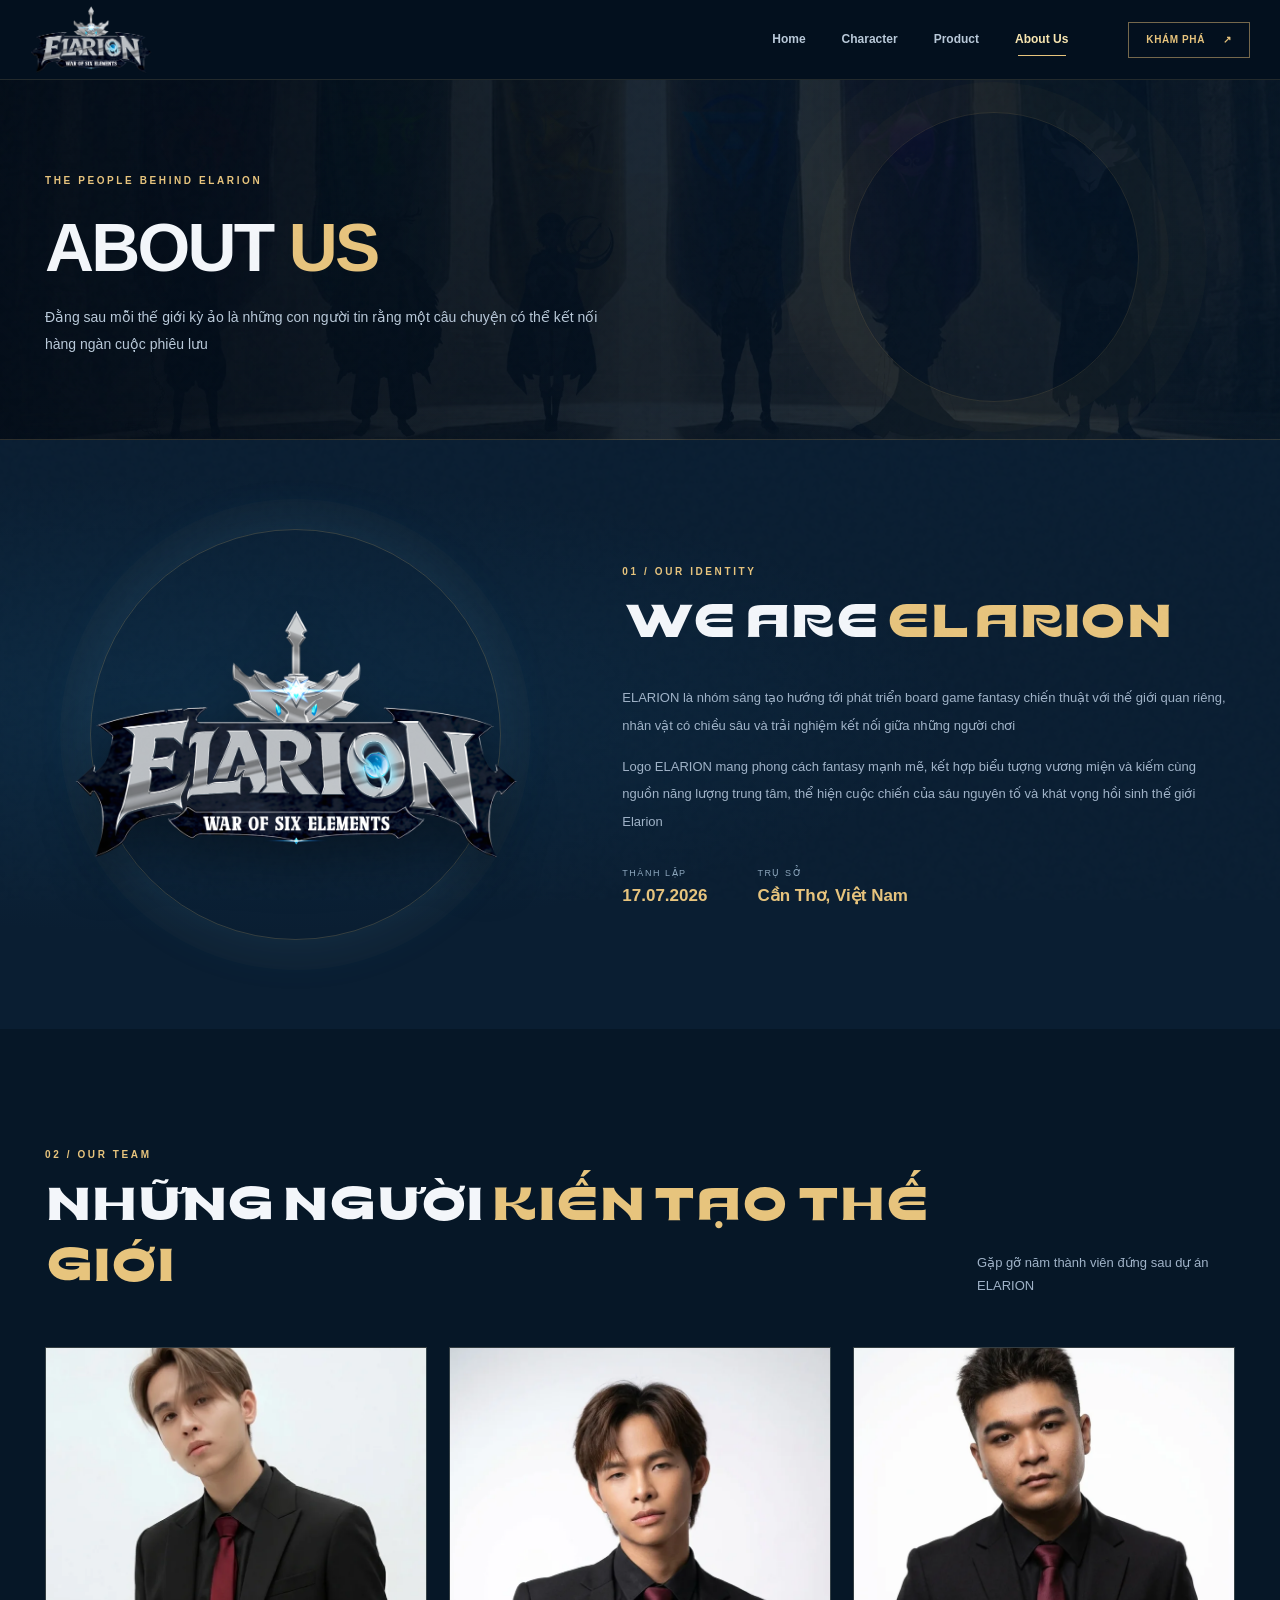
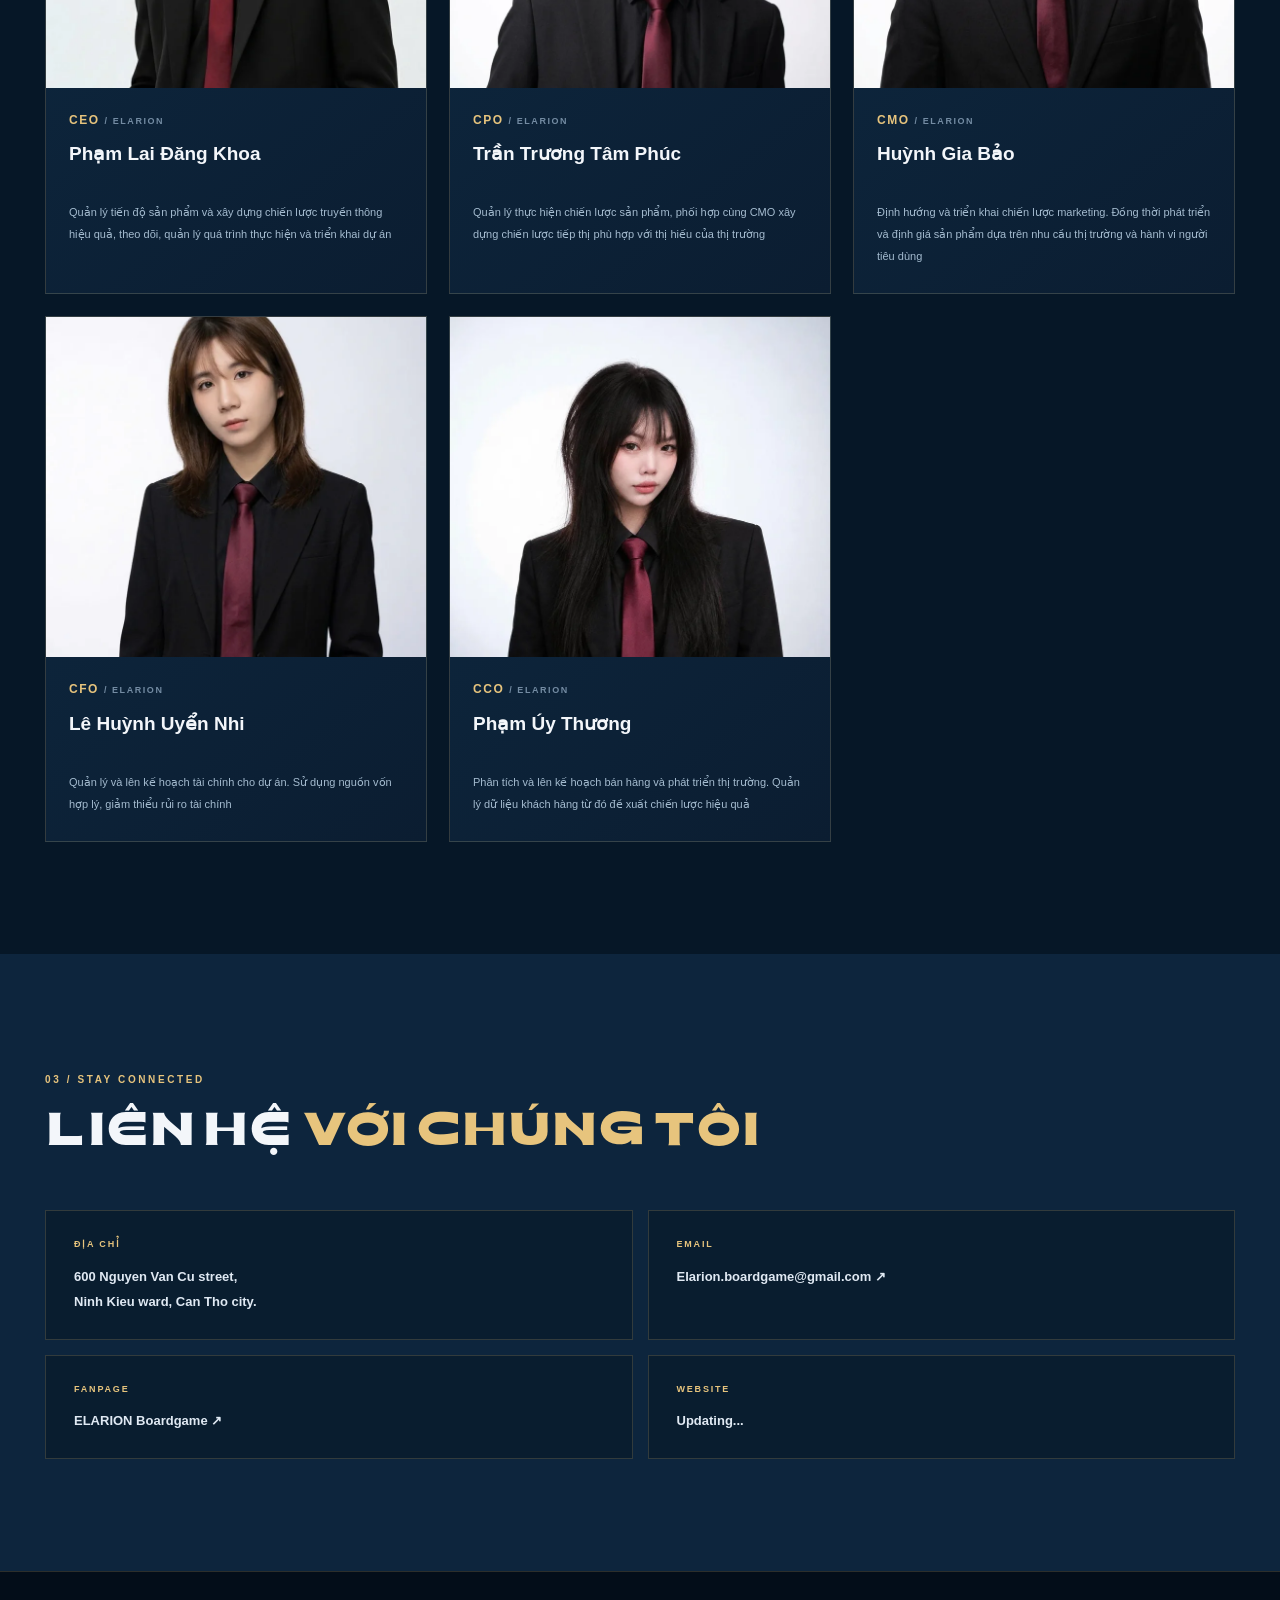
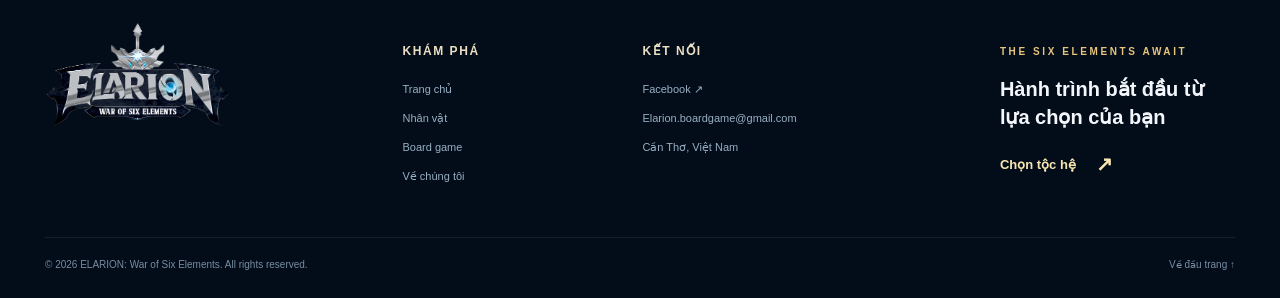
==== about/index.html @ 71678312 "chỉnh code" ====
<!DOCTYPE html>
<html lang="vi">

<head>
    <meta charset="utf-8">
    <meta name="viewport" content="width=device-width,initial-scale=1">
    <meta name="theme-color" content="#061629">
    <meta name="description"
        content="Tìm hiểu về đội ngũ ELARION, năm thành viên và thông tin liên hệ của dự án boardgame fantasy chiến thuật.">

    <title>About Us | ELARION: War of Six Elements</title>

    <link rel="icon"
        href="../assets/images/elarion-logo-original.png"
        type="image/png">

    <link rel="stylesheet" href="../assets/css/style.css">
    <script defer src="../assets/js/app.js"></script>
</head>

<body class="page-about"><a class="skip-link" href="#main-content">Bỏ qua menu</a>
    <header class="site-header" id="top">
    <div class="nav-inner container-wide">
        <a class="brand" href="../" aria-label="ELARION - Trang chủ">
            <img src="../assets/images/elarion-logo-original.png"
                 alt="Logo ELARION: War of Six Elements"
                 width="2048" height="1179">
        </a>

        <nav class="desktop-nav" aria-label="Điều hướng chính">
            <a class="nav-link" href="../">Home</a>
            <a class="nav-link" href="../character/">Character</a>
            <a class="nav-link" href="../product/">Product</a>
            <a class="nav-link is-active" href="../about/" aria-current="page">About Us</a>
        </nav>

        <a class="nav-cta" href="../character/">
            Khám phá <span aria-hidden="true">↗</span>
        </a>

        <button class="menu-toggle" type="button"
                aria-label="Mở menu" aria-expanded="false"
                aria-controls="mobile-navigation">
            <span></span><span></span><span></span>
        </button>
    </div>

    <nav class="mobile-nav" id="mobile-navigation"
         aria-label="Điều hướng điện thoại">
        <a class="nav-link" href="../">Home</a>
        <a class="nav-link" href="../character/">Character</a>
        <a class="nav-link" href="../product/">Product</a>
        <a class="nav-link is-active" href="../about/" aria-current="page">About Us</a>
        <a class="mobile-cta" href="../character/">Khám phá thế giới →</a>
    </nav>
</header>
    <main id="main-content">
        <section class="interior-hero about-interior">
            <div class="container"><span class="kicker">THE PEOPLE BEHIND ELARION</span>
                <h1 class="interior-title">ABOUT <em>US</em></h1>
                <p>Đằng sau mỗi thế giới kỳ ảo là những con người tin rằng một câu chuyện có thể kết nối hàng ngàn cuộc
                    phiêu lưu</p>
            </div>
        </section>
        <section class="section about-brand">
            <div class="container brand-story-grid">
                <div class="brand-emblem">
                    <div class="emblem-halo"></div><img src="../assets/images/elarion-logo-original.png" width="2048"
                        height="1179" alt="Logo thương hiệu ELARION" loading="lazy">
                </div>
                <div class="brand-text"><span class="kicker">01 / OUR IDENTITY</span>
                    <h2 class="section-title">WE ARE <em>ELARION</em></h2>
                    <p>ELARION là nhóm sáng tạo hướng tới phát triển board game fantasy chiến thuật với thế giới quan
                        riêng, nhân vật có chiều sâu và trải nghiệm kết nối giữa những người chơi</p>
                    <p>Logo ELARION mang phong cách fantasy mạnh mẽ, kết hợp biểu tượng vương miện và kiếm cùng nguồn
                        năng lượng trung tâm, thể hiện cuộc chiến của sáu nguyên tố và khát vọng hồi sinh thế giới
                        Elarion</p>
                    <div class="brand-stats">
                        <div><small>THÀNH LẬP</small><strong>17.07.2026</strong></div>
                        <div><small>TRỤ SỞ</small><strong>Cần Thơ, Việt Nam</strong></div>
                    </div>
                </div>
            </div>
        </section>
        <section class="section team-section">
            <div class="container">
                <div class="section-header">
                    <div><span class="kicker">02 / OUR TEAM</span>
                        <h2 class="section-title">NHỮNG NGƯỜI <em>KIẾN TẠO THẾ GIỚI</em></h2>
                    </div>
                    <p>Gặp gỡ năm thành viên đứng sau dự án ELARION</p>
                </div>
                <div class="team-grid">
                    <article class="team-card">
                        <div class="team-photo"><img src="../assets/images/team-khoa.webp"
                                alt="Chân dung Phạm Lai Đăng Khoa" width="780" height="970" loading="lazy"></div>
                        <div class="team-card-copy"><span class="team-position">CEO <span> / ELARION</span></span>
                            <h3>Phạm Lai Đăng Khoa</h3>
                            <p>Quản lý tiến độ sản phẩm và xây dựng chiến lược truyền thông hiệu quả, theo dõi, quản lý
                                quá trình thực hiện và triển khai dự án</p>
                        </div>
                    </article>
                    <article class="team-card">
                        <div class="team-photo"><img src="../assets/images/team-phuc.webp"
                                alt="Chân dung Trần Trương Tâm Phúc" width="780" height="970" loading="lazy"></div>
                        <div class="team-card-copy"><span class="team-position">CPO <span> / ELARION</span></span>
                            <h3>Trần Trương Tâm Phúc</h3>
                            <p>Quản lý thực hiện chiến lược sản phẩm, phối hợp cùng CMO xây dựng chiến lược tiếp thị phù
                                hợp với thị hiếu của thị trường</p>
                        </div>
                    </article>
                    <article class="team-card">
                        <div class="team-photo"><img src="../assets/images/team-bao.webp" alt="Chân dung Huỳnh Gia Bảo"
                                width="780" height="970" loading="lazy"></div>
                        <div class="team-card-copy"><span class="team-position">CMO <span> / ELARION</span></span>
                            <h3>Huỳnh Gia Bảo</h3>
                            <p>Định hướng và triển khai chiến lược marketing. Đồng thời phát triển và định giá sản phẩm
                                dựa trên nhu cầu thị trường và hành vi người tiêu dùng
                            </p>
                        </div>
                    </article>
                    <article class="team-card">
                        <div class="team-photo"><img src="../assets/images/team-nhi.webp" alt="Chân dung Lê Huỳnh Uyển Nhi"
                                width="780" height="970" loading="lazy"></div>
                        <div class="team-card-copy"><span class="team-position">CFO <span> / ELARION</span></span>
                            <h3>Lê Huỳnh Uyển Nhi</h3>
                            <p>Quản lý và lên kế hoạch tài chính cho dự án. Sử dụng nguồn vốn hợp lý, giảm thiểu rủi ro
                                tài chính</p>
                        </div>
                    </article>
                    <article class="team-card">
                        <div class="team-photo"><img src="../assets/images/team-thuong.webp" alt="Chân dung Phạm Úy Thương"
                                width="780" height="970" loading="lazy"></div>
                        <div class="team-card-copy"><span class="team-position">CCO <span> / ELARION</span></span>
                            <h3>Phạm Úy Thương</h3>
                            <p>Phân tích và lên kế hoạch bán hàng và phát triển thị trường. Quản lý dữ liệu khách hàng
                                từ đó đề xuất chiến lược hiệu quả</p>
                        </div>
                    </article>
                </div>
            </div>
        </section>
        <section class="section contact-section">
            <div class="container">
                <div class="section-header">
                    <div><span class="kicker">03 / STAY CONNECTED</span>
                        <h2 class="section-title">LIÊN HỆ <em>VỚI CHÚNG TÔI</em></h2>
                    </div>
                </div>
                <div class="contact-grid">
                    <div><span>ĐỊA CHỈ</span><strong>600 Nguyen Van Cu street,<br>Ninh Kieu ward, Can Tho city.</strong>
                    </div>
                    <div><span>EMAIL</span><a href="mailto:Elarion.boardgame@gmail.com">Elarion.boardgame@gmail.com
                            ↗</a></div>
                    <div><span>FANPAGE</span><a href="https://www.facebook.com/Elarionboardgame" target="_blank"
                            rel="noopener noreferrer">ELARION Boardgame ↗</a></div>
                    <div><span>WEBSITE</span><strong>Updating...</strong></div>
                </div>
            </div>
        </section>
    </main>
    <footer class="footer" id="contact">
        <div class="container footer-main">
            <div class="footer-brand"><a href="../">
                <img src="../assets/images/elarion-logo-original.png"
                        alt="Logo ELARION" 
                        width="2048" height="1179" loading="lazy">
                    </a>
               
            </div>
            <div class="footer-links">
                <h3>Khám phá</h3>
                <a href="../">Trang chủ</a>
                <a href="../character/">Nhân vật</a>
                <a
                    href="../product/">Board game</a>
                    <a href="../about/">Về chúng tôi</a>
            </div>
            <div class="footer-links">
                <h3>Kết nối</h3><a href="https://www.facebook.com/Elarionboardgame" target="_blank"
                    rel="noopener noreferrer">Facebook ↗</a><a
                    href="mailto:Elarion.boardgame@gmail.com">Elarion.boardgame@gmail.com</a><span>Cần Thơ, Việt
                    Nam</span>
            </div>
            <div class="footer-motto"><span class="mini-kicker">THE SIX ELEMENTS AWAIT</span><strong>Hành trình bắt đầu
                    từ lựa chọn của bạn</strong><a href="../character/" class="text-arrow">Chọn tộc hệ
                    <span>↗</span></a></div>
        </div>
        <div class="container footer-bottom"><span>© 2026 ELARION: War of Six Elements. All rights reserved.</span><a
                href="#top">Về đầu trang ↑</a></div>
    </footer>
</body>

</html>
---- assets/css/style.css ----
@font-face {
    font-family: 'DFVNKonde';
    src: url('../fonts/DFVN-Konde-Black.otf') format('opentype');
    font-weight: 400;
    font-style: normal;
    font-display: swap;
}
:root{--navy:#071523;--deep:#030d19;--panel:#0d2136;--panel-2:#102841;--blue:#133f5b;--gold:#e7c47d;--gold-light:#f8e6b1;--white:#f3f6fa;--muted:#a0b3c8;--line:rgba(198,218,240,.14);--serif:'Segoe UI','Noto Sans',Tahoma,Arial,sans-serif;--sans:'Segoe UI','Noto Sans',Tahoma,Arial,sans-serif;--container:1190px}
*,*::before,*::after{box-sizing:border-box}html{scroll-behavior:smooth;scroll-padding-top:95px}body{margin:0;background:var(--navy);color:var(--white);font-family:var(--sans);font-size:14px;line-height:1.8;overflow-x:hidden;-webkit-font-smoothing:antialiased}body::before{content:'';pointer-events:none;position:fixed;z-index:30;inset:0;opacity:.15;background-image:url("data:image/svg+xml,%3Csvg viewBox='0 0 180 180' xmlns='http://www.w3.org/2000/svg'%3E%3Cfilter id='n'%3E%3CfeTurbulence type='fractalNoise' baseFrequency='.7' numOctaves='2' stitchTiles='stitch'/%3E%3C/filter%3E%3Crect width='100%25' height='100%25' opacity='.11' filter='url(%23n)'/%3E%3C/svg%3E")}img{display:block;max-width:100%}a{color:inherit;text-decoration:none}button{font:inherit}button,a{-webkit-tap-highlight-color:transparent}button:focus-visible,a:focus-visible,[tabindex]:focus-visible{outline:2px solid var(--gold);outline-offset:4px}.skip-link{position:absolute;z-index:200;top:-60px;left:12px;background:var(--gold);color:#071421;padding:10px 16px}.skip-link:focus{top:12px}.container{width:min(calc(100% - 48px),var(--container));margin-inline:auto}.container-wide{width:min(calc(100% - 60px),1360px);margin-inline:auto}.section{padding:112px 0}.kicker,.small-overline,.eyebrow,.mini-kicker{font-size:10px;line-height:1.6;letter-spacing:.26em;font-weight:700;color:var(--gold);text-transform:uppercase}.section-title{font:700 clamp(29px,3.6vw,49px)/1.33 var(--serif);letter-spacing:-.025em;margin:16px 0 24px}.section-title em,.interior-title em,.closing-content em,.home-hero h1 em{color:var(--gold);font-style:normal}.section-header{display:flex;align-items:end;justify-content:space-between;gap:32px;margin-bottom:42px}.section-header .section-title{margin-bottom:0}.section-header>p{max-width:340px;color:var(--muted);margin:0 0 7px;font-size:13px}.text-arrow{display:inline-flex;align-items:center;gap:20px;color:var(--gold-light);font-weight:600;font-size:13px;transition:gap .25s,color .25s}.text-arrow span{font-size:20px}.text-arrow:hover{gap:30px;color:#fff}.btn{display:inline-flex;align-items:center;justify-content:center;gap:24px;min-height:51px;padding:0 23px;border:1px solid transparent;white-space:nowrap;font-weight:700;font-size:12px;letter-spacing:.02em;transition:transform .25s,background .25s,border-color .25s,box-shadow .25s}.btn:hover{transform:translateY(-3px)}.btn>span{font-size:17px}.btn-gold{background:linear-gradient(135deg,#f3d996,#d7a956);color:#112333;box-shadow:0 8px 38px rgba(221,169,76,.17)}.btn-gold:hover{box-shadow:0 10px 44px rgba(221,169,76,.32)}.btn-ghost{color:#fff;border-color:rgba(255,255,255,.46);background:rgba(4,16,31,.38)}.btn-ghost:hover{border-color:var(--gold);background:rgba(17,45,71,.7)}.btn-ghost-gold{border-color:var(--gold);color:var(--gold);background:rgba(4,15,31,.7)}.btn-ghost-gold:hover{background:var(--gold);color:var(--navy)}
/* navigation */
.site-header{height:80px;position:sticky;top:0;z-index:80;background:rgba(4,16,30,.94);border-bottom:1px solid rgba(247,215,150,.13);backdrop-filter:blur(20px)}.nav-inner{display:flex;align-items:center;justify-content:space-between;height:100%;gap:32px}.brand{display:flex;align-items:center;flex:none;width:162px;height:76px}.brand img{width:145px;height:71px;object-fit:contain;object-position:center}.desktop-nav{display:flex;align-items:center;gap:36px;margin-left:auto}.nav-link{position:relative;padding:9px 0;color:#b9c9d9;font-size:12px;font-weight:600;transition:color .25s}.nav-link:hover,.nav-link.is-active{color:var(--gold-light)}.desktop-nav .nav-link::after{content:'';position:absolute;bottom:3px;left:50%;width:0;height:1px;background:var(--gold);transform:translateX(-50%);transition:width .2s}.desktop-nav .nav-link:hover::after,.desktop-nav .nav-link.is-active::after{width:90%}.nav-cta{margin-left:28px;border:1px solid rgba(232,194,122,.5);padding:8px 17px;color:var(--gold);text-transform:uppercase;letter-spacing:.06em;font-size:10px;font-weight:700;transition:background .2s}.nav-cta:hover{background:var(--gold);color:var(--navy)}.nav-cta span{margin-left:15px}.menu-toggle{display:none;width:38px;height:38px;border:1px solid rgba(239,209,145,.4);background:transparent;align-items:center;justify-content:center;flex-direction:column;gap:5px;cursor:pointer}.menu-toggle span{display:block;background:var(--gold);height:2px;width:19px;transition:transform .2s,opacity .2s}.mobile-nav{display:none}
/* hero */
.home-hero{min-height:min(760px,calc(100svh - 80px));position:relative;isolation:isolate;display:flex;align-items:center;border-bottom:1px solid rgba(240,198,115,.2);overflow:hidden}.hero-backdrop{position:absolute;z-index:-2;inset:0;background-image:linear-gradient(90deg,rgba(3,13,25,.96) 0%,rgba(3,13,25,.78) 39%,rgba(3,13,25,.27) 100%),linear-gradient(0deg,rgba(3,13,25,.94) 1%,rgba(3,13,25,.15) 48%,rgba(3,13,25,.45) 100%),url('../images/hero-world.webp');background-size:cover;background-position:center 47%;transform:scale(1.025)}.hero-light{position:absolute;z-index:-1;pointer-events:none;filter:blur(60px);border-radius:50%}.hero-light-one{right:5%;top:8%;width:330px;height:340px;background:rgba(50,151,205,.16)}.hero-layout{display:grid;grid-template-columns:1.15fr .85fr;gap:35px;align-items:center;padding-top:80px;padding-bottom:80px;min-height:665px}.hero-copy{position:relative;z-index:4}.eyebrow{display:flex;align-items:center;gap:13px;color:#e5cf9c;font-size:9px}.eyebrow-line{display:inline-block;width:25px;height:1px;background:var(--gold)}.hero-rule{font-size:11px;letter-spacing:.28em;color:#d2dce4;margin:27px 0 12px}.home-hero h1{font:700 clamp(39px,4.65vw,69px)/1.18 var(--serif);margin:0 0 22px;letter-spacing:-.04em;text-wrap:balance}.hero-lead{max-width:540px;color:#d1dce7;font-size:15px;line-height:1.9;margin:0 0 34px}.hero-actions{display:flex;flex-wrap:wrap;gap:13px}.hero-bottom-caption{display:flex;align-items:center;gap:24px;margin-top:84px;letter-spacing:.24em;font-size:9px;color:#b9c8d7}.hero-bottom-caption span{font-size:21px;color:var(--gold)}.hero-visual{position:relative;display:flex;align-items:center;justify-content:center;align-self:stretch;min-height:425px;isolation:isolate}.hero-visual img{width:min(100%,550px);filter:drop-shadow(0 0 31px rgba(67,154,212,.24)) drop-shadow(0 17px 33px rgba(0,0,0,.65));position:relative;z-index:2;animation:logoFloat 7s ease-in-out infinite}.hero-logo-orbit{width:min(92%,440px);aspect-ratio:1;position:absolute;border-radius:50%;border:1px solid rgba(225,192,121,.29);box-shadow:0 0 0 35px rgba(214,179,105,.025),0 0 85px rgba(48,126,194,.27),inset 0 0 36px rgba(236,205,137,.055);animation:slowRotate 60s linear infinite}.hero-logo-orbit::before,.hero-logo-orbit::after{content:'✦';position:absolute;color:var(--gold);font-size:19px;top:50%;left:-10px}.hero-logo-orbit::after{left:auto;right:-10px}.floating-element{position:absolute;font-size:9px;font-family:var(--serif);letter-spacing:.33em;color:rgba(252,235,185,.7);z-index:3}.fe-one{top:15%;left:8%}.fe-two{bottom:22%;right:0}.fe-three{top:17%;right:10%}@keyframes logoFloat{50%{transform:translateY(-13px)}}@keyframes slowRotate{to{transform:rotate(360deg)}}
/* story, factions */
.world-intro{background:radial-gradient(ellipse at 8% 60%,rgba(26,72,111,.22),transparent 50%),#071829}.story-layout{display:grid;grid-template-columns:.9fr 1.1fr;gap:12%;align-items:start}.story-heading{position:relative}.story-heading::after{content:'VI';font:700 230px/1 var(--serif);color:rgba(239,216,161,.035);position:absolute;left:-10px;top:60px;pointer-events:none}.ornament-line{width:90px;height:2px;background:linear-gradient(90deg,var(--gold),transparent);margin-top:28px}.story-copy p{color:#adbdcd;font-size:13px;line-height:2.15;margin:0 0 20px}.story-copy .large-copy{color:#f0f3f8;font-size:17px;font-weight:500}.story-copy strong{color:var(--gold);font-weight:700}.story-copy .text-arrow{margin-top:8px}.factions{background:#081c2e;border-top:1px solid rgba(255,255,255,.035)}.tribe-grid{display:grid;grid-template-columns:repeat(3,minmax(0,1fr));gap:14px}.tribe-card{min-height:181px;display:flex;align-items:flex-start;gap:17px;padding:29px 24px;background:linear-gradient(155deg,rgba(25,56,83,.66),rgba(8,24,43,.88));border:1px solid var(--line);transition:transform .25s,border-color .25s,background .25s}.tribe-card:hover{transform:translateY(-4px);border-color:var(--tribe-accent);background:linear-gradient(145deg,rgba(28,67,97,.83),rgba(7,24,43,.88))}.tribe-symbol{width:56px;height:56px;flex:none;display:grid;place-items:center;border-radius:50%;border:1px solid var(--tribe-accent);box-shadow:inset 0 0 19px color-mix(in srgb,var(--tribe-accent),transparent 88%);color:var(--tribe-accent);font:29px var(--serif)}.tribe-card .small-overline{font-size:9px;letter-spacing:.14em;color:var(--tribe-accent)}.tribe-card h3{font:700 18px/1.3 var(--serif);margin:8px 0}.tribe-card p{font-size:11px;color:#9eb3c8;line-height:1.8;margin:0}
/* cards */
.featured-characters,.character-browser{background:radial-gradient(ellipse at 88% 20%,rgba(26,64,110,.27),transparent 50%),#061524}.character-grid{display:grid;grid-template-columns:repeat(3,minmax(0,1fr));gap:20px}.character-card{min-width:0;display:block;padding:0;color:inherit;text-align:left;cursor:pointer;border:1px solid rgba(176,196,215,.18);background:linear-gradient(150deg,#15334d,#0c223a);transition:border .24s,transform .28s,box-shadow .3s}.character-card:hover,.character-card.is-selected{transform:translateY(-6px);border-color:var(--char-accent);box-shadow:0 24px 48px rgba(0,0,0,.27),0 0 35px color-mix(in srgb,var(--char-accent),transparent 94%)}.character-art{position:relative;isolation:isolate;aspect-ratio:1.18/1;overflow:hidden;background:linear-gradient(140deg,color-mix(in srgb,var(--char-accent),#03101f 85%),#071c30)}.character-art::after{content:'';position:absolute;inset:auto 0 0;height:38%;background:linear-gradient(0deg,rgba(9,25,41,.52),transparent)}.character-art img{height:100%;width:100%;object-fit:cover;object-position:center 25%;transition:transform .5s ease}.character-card:hover .character-art img{transform:scale(1.055)}.character-index{position:absolute;bottom:7px;left:15px;z-index:2;color:#fff;font:700 33px/1 var(--serif);opacity:.5}.character-card-body{padding:23px 25px 19px}.character-card-body .small-overline{color:var(--char-accent);letter-spacing:.19em}.character-card-body h3{font:700 26px/1.25 var(--serif);margin:6px 0 13px}.card-meta{border-top:1px solid rgba(255,255,255,.1);padding-top:12px;display:flex;align-items:center;justify-content:space-between;color:#adbdcb;font-size:11px}.circle-arrow{display:grid;place-items:center;width:27px;height:27px;border-radius:50%;border:1px solid var(--char-accent);color:var(--char-accent);font-size:15px}
/* product teaser */
.product-tease{padding:72px 0 90px;background:radial-gradient(ellipse at 27% 55%,rgba(26,93,133,.26),transparent 55%),#0b2135}.product-tease-layout{display:grid;grid-template-columns:1.07fr .93fr;gap:65px;align-items:center}.tease-visual{position:relative;isolation:isolate;min-height:410px;display:grid;place-items:center}.tease-visual img{max-height:490px;width:auto;filter:drop-shadow(0 27px 30px rgba(0,0,0,.33));transform:rotate(-2deg)}.tease-visual::before{content:'';position:absolute;width:70%;height:67%;border:1px solid rgba(222,189,121,.25);border-radius:50%;transform:rotateX(53deg);box-shadow:0 0 80px rgba(48,139,203,.23)}.tease-copy p{max-width:460px;color:var(--muted);line-height:2.1}.tease-specs{display:flex;gap:33px;margin:31px 0 33px}.tease-specs>div{display:flex;flex-direction:column;border-left:1px solid rgba(230,199,134,.25);padding-left:17px}.tease-specs strong{font:700 36px var(--serif);color:var(--gold)}.tease-specs span{font-size:10px;color:#bbcbdb}.closing-banner{padding:95px 0;position:relative;isolation:isolate;overflow:hidden;background:linear-gradient(rgba(4,16,27,.84),rgba(4,16,27,.91)),url('../images/hero-world.webp') center 45%/cover}.closing-banner::before,.closing-banner::after{content:'✦';position:absolute;top:50%;font:100px var(--serif);color:rgba(231,196,125,.14);transform:translateY(-50%);z-index:-1}.closing-banner::before{left:5%}.closing-banner::after{right:5%}.closing-content{text-align:center}.closing-content h2{font:700 clamp(29px,3.65vw,49px)/1.37 var(--serif);margin:19px 0 32px}
/* footer */
.footer{background:#030d19;border-top:1px solid rgba(231,196,125,.18)}.footer-main{padding:62px 0 50px;display:grid;grid-template-columns:1.2fr .75fr 1.2fr .9fr;gap:44px}.footer-brand img{width:185px;height:110px;object-fit:contain;object-position:left center;margin:-13px 0 -2px}.footer-brand p{font-size:11px;max-width:240px;color:#92a7bd}.footer-links{display:flex;flex-direction:column;align-items:flex-start;gap:9px}.footer-links h3{font:700 12px var(--sans);color:#ecdfc2;margin:10px 0 13px;text-transform:uppercase;letter-spacing:.13em}.footer-links a,.footer-links span{font-size:11px;color:#97afc3;overflow-wrap:anywhere;transition:color .2s}.footer-links a:hover{color:var(--gold)}.footer-motto{display:flex;flex-direction:column;gap:15px;padding-top:10px}.footer-motto strong{font:600 20px/1.4 var(--serif)}.footer-bottom{border-top:1px solid rgba(255,255,255,.07);padding:18px 0 24px;display:flex;align-items:center;justify-content:space-between;gap:15px;color:#778da3;font-size:10px}.footer-bottom a:hover{color:var(--gold)}
/* interior pages */
.interior-hero{min-height:360px;display:flex;align-items:center;position:relative;isolation:isolate;overflow:hidden;background:linear-gradient(90deg,rgba(3,13,25,.97),rgba(5,22,40,.85)),url('../images/hero-world.webp') center 48%/cover;border-bottom:1px solid rgba(228,194,124,.18)}.interior-hero::after{content:'';position:absolute;right:11%;top:9%;width:290px;height:290px;border:1px solid rgba(226,188,105,.13);border-radius:50%;box-shadow:0 0 0 30px rgba(226,188,105,.025),0 0 0 68px rgba(226,188,105,.018);z-index:-1}.interior-hero .container{padding:77px 0 72px}.interior-title{font:700 clamp(42px,5.3vw,70px)/1.18 var(--serif);letter-spacing:-.04em;margin:16px 0}.interior-hero p{max-width:560px;color:#b9c9d9;line-height:1.9;margin:0}.hero-ornament{margin-top:25px;color:var(--gold);letter-spacing:.5em;font-size:12px}.section-header.compact{margin-bottom:32px}.roster-grid{gap:14px}.roster-grid .character-card-body{padding:18px 18px 17px}.roster-grid .character-card-body h3{font-size:22px}.roster-grid .character-art{aspect-ratio:1.42/1}.roster-grid .character-index{font-size:25px}.profile-shell{margin-top:74px;scroll-margin-top:108px;min-height:510px;border:1px solid rgba(230,194,126,.24);background:radial-gradient(ellipse at 30% 55%,rgba(21,64,94,.42),transparent 56%),linear-gradient(130deg,#0b2035,#071523);box-shadow:0 25px 70px rgba(0,0,0,.22)}.profile-placeholder{display:grid;place-items:center;min-height:300px;color:var(--muted)}.profile-topline{padding:19px 32px;display:flex;justify-content:space-between;align-items:center;gap:15px;border-bottom:1px solid rgba(255,255,255,.11)}.profile-topline span{font-size:10px;letter-spacing:.25em;color:var(--gold)}.profile-topline .profile-count{color:#8da0b5}.profile-main{display:grid;grid-template-columns:.84fr 1.16fr;min-height:565px}.profile-visual{position:relative;min-height:510px;display:flex;align-items:end;justify-content:center;isolation:isolate;overflow:hidden;background:radial-gradient(ellipse at 50% 49%,color-mix(in srgb,var(--profile-accent),transparent 85%),transparent 58%),linear-gradient(180deg,rgba(25,56,80,.45),rgba(3,15,29,.65))}.profile-visual::before{content:'';position:absolute;width:78%;aspect-ratio:1;top:20%;border:1px solid color-mix(in srgb,var(--profile-accent),transparent 58%);border-radius:50%;box-shadow:0 0 0 28px color-mix(in srgb,var(--profile-accent),transparent 97%),0 0 60px color-mix(in srgb,var(--profile-accent),transparent 82%)}.profile-visual::after{content:'';position:absolute;bottom:0;left:0;right:0;height:18%;background:linear-gradient(0deg,rgba(3,17,29,.7),transparent)}.profile-visual img{position:relative;z-index:2;width:95%;height:570px;max-height:100%;object-fit:contain;object-position:bottom center;filter:drop-shadow(0 15px 35px rgba(0,0,0,.26))}.profile-visual img.image-card-art{width:86%;height:70%;margin-bottom:14%;object-fit:cover;object-position:center;clip-path:polygon(7% 0,100% 0,93% 100%,0% 100%);box-shadow:0 10px 40px rgba(0,0,0,.35)}.profile-visual-label{position:absolute;bottom:22px;left:24px;z-index:3;font:700 80px/1 var(--serif);opacity:.11}.profile-content{padding:44px clamp(25px,4vw,63px) 43px}.profile-content .kicker{color:var(--profile-accent)}.profile-name{font:700 clamp(32px,4.2vw,54px)/1.2 var(--serif);margin:11px 0 9px;letter-spacing:-.025em}.profile-role{color:var(--profile-accent);font-size:12px;font-weight:700;margin:0 0 23px}.profile-data-grid{display:grid;grid-template-columns:repeat(2,minmax(0,1fr));gap:15px 24px;border-block:1px solid rgba(255,255,255,.1);padding:18px 0;margin:26px 0}.profile-field small{display:block;color:#849fb9;font-size:9px;letter-spacing:.16em;font-weight:700}.profile-field strong{display:block;color:#e1ebf6;font-weight:600;font-size:12px;line-height:1.6;margin-top:5px}.profile-tabs{display:flex;gap:26px;margin-bottom:18px;border-bottom:1px solid rgba(255,255,255,.1);overflow-x:auto}.profile-tab{border:0;border-bottom:2px solid transparent;background:transparent;color:#9fb4c6;padding:0 0 12px;font-size:12px;font-weight:700;white-space:nowrap;cursor:pointer}.profile-tab[aria-selected='true']{border-color:var(--profile-accent);color:var(--profile-accent)}.profile-tabpanel{font-size:12px;color:#b3c5d7;line-height:2.05;white-space:pre-line;max-height:260px;overflow-y:auto;padding-right:12px}.profile-tabpanel p{margin:0 0 12px}.profile-tabpanel[hidden]{display:none}.profile-mini-action{margin-top:22px;display:flex;justify-content:space-between;align-items:center;gap:14px}.profile-mini-action span{color:#8a9db1;font-size:10px}.profile-mini-action button{border:1px solid rgba(231,197,129,.35);background:none;padding:8px 16px;color:var(--gold);cursor:pointer;font-size:11px}.profile-mini-action button:hover{background:rgba(240,202,132,.1)}
/* product */
.product-showcase{background:radial-gradient(ellipse at 15% 55%,rgba(23,75,113,.25),transparent 55%),#091c2e}.product-showcase-grid{display:grid;grid-template-columns:1fr 1fr;gap:58px;align-items:center}.product-showcase-art{position:relative;isolation:isolate;display:grid;place-items:center;min-height:480px}.product-halo{position:absolute;width:85%;aspect-ratio:1;border:1px solid rgba(243,200,118,.25);border-radius:50%;background:radial-gradient(circle,rgba(24,75,118,.4),transparent 70%);box-shadow:0 0 0 27px rgba(240,209,150,.015);z-index:-1}.product-showcase-art img{max-height:530px;width:auto;filter:drop-shadow(0 34px 35px rgba(0,0,0,.42))}.showcase-detail .section-title{margin:15px 0 19px}.showcase-detail .large-copy{font-size:16px;color:#e1ebf6;font-weight:600}.showcase-detail p{font-size:12px;line-height:2.15;color:var(--muted);margin-bottom:19px}.showcase-detail .btn{margin-top:9px}.product-eyebrow{font-size:10px;letter-spacing:.13em;color:#bfcfe0;margin-top:23px}.mechanic-section{background:#0c243a}.mechanic-grid{display:grid;grid-template-columns:repeat(3,1fr);gap:18px}.mechanic-grid article{padding:33px;background:rgba(9,29,47,.68);border:1px solid rgba(232,194,116,.17)}.mechanic-grid article>span{font-size:31px;color:var(--gold)}.mechanic-grid h3{font:700 19px var(--serif);margin:14px 0 12px}.mechanic-grid p{color:var(--muted);font-size:12px;line-height:2}.inside-box{background:radial-gradient(ellipse at 85% 25%,rgba(35,82,114,.22),transparent 53%),#071726}.box-grid{display:grid;grid-template-columns:repeat(3,minmax(0,1fr));gap:13px}.box-item{padding:24px 19px;display:flex;align-items:center;gap:15px;background:rgba(21,50,76,.54);border:1px solid rgba(201,223,245,.11);min-height:110px;transition:border .2s,transform .2s}.box-item:hover{border-color:rgba(231,196,125,.5);transform:translateY(-3px)}.box-number{font:600 19px var(--serif);color:var(--gold)}.box-item strong{font-size:12px;font-weight:700}.box-item p{font-size:11px;color:#a7bacc;margin:2px 0 0}.box-item-sigil{font-size:20px;margin-left:auto;color:rgba(232,200,130,.3)}.expanded-world{background:#0a1f34}.expanded-grid{display:grid;grid-template-columns:.9fr 1.1fr;gap:90px;align-items:center}.expansion-art{min-height:340px;border:1px solid rgba(236,209,149,.3);display:flex;justify-content:center;align-items:center;flex-direction:column;position:relative;background:radial-gradient(circle at 50% 45%,rgba(56,142,187,.22),transparent 50%),linear-gradient(160deg,#112f4d,#061829)}.expansion-art::before{content:'';width:210px;height:210px;border:1px solid rgba(237,207,131,.35);border-radius:50%;position:absolute;box-shadow:0 0 0 25px rgba(237,207,131,.035),0 0 0 60px rgba(237,207,131,.02)}.expansion-sigil{font-size:60px;color:var(--gold)}.expansion-title{font:700 23px/1.5 var(--serif);text-align:center;letter-spacing:.15em;position:relative;color:#f3e9cd}.expansion-star{color:var(--gold);font-size:19px;margin-top:10px}.expanded-grid p{max-width:550px;color:var(--muted);font-size:13px;line-height:2.1}.expanded-grid .muted-note{font-style:italic;color:#7d99b0;font-size:11px}.expanded-grid .text-arrow{margin-top:16px}
/* About */
.about-brand{background:radial-gradient(ellipse at 15% 45%,rgba(22,78,116,.26),transparent 50%),#0a1e32}.brand-story-grid{display:grid;grid-template-columns:.9fr 1.1fr;gap:76px;align-items:center}.brand-emblem{min-height:365px;position:relative;isolation:isolate;display:flex;align-items:center;justify-content:center}.brand-emblem img{width:89%;filter:drop-shadow(0 22px 24px rgba(0,0,0,.35))}.emblem-halo{width:82%;aspect-ratio:1;border-radius:50%;position:absolute;border:1px solid rgba(229,196,121,.2);box-shadow:0 0 0 30px rgba(229,196,121,.02),0 0 55px rgba(52,142,190,.14);z-index:-1}.brand-text p{color:var(--muted);font-size:13px;line-height:2.13}.brand-stats{display:flex;flex-wrap:wrap;gap:50px;margin-top:29px}.brand-stats small{display:block;color:#8ca6bd;font-size:9px;letter-spacing:.17em}.brand-stats strong{font:700 17px/1.8 var(--serif);color:var(--gold)}.team-section{background:#061727}.team-grid{display:grid;grid-template-columns:repeat(3,minmax(0,1fr));gap:22px}.team-card{background:linear-gradient(140deg,#0e2941,#0b1d31);border:1px solid rgba(232,196,125,.18);overflow:hidden;transition:transform .25s,border .25s}.team-card:hover{transform:translateY(-5px);border-color:var(--gold)}.team-photo{height:340px;overflow:hidden;background:#cad0d4}.team-photo img{width:100%;height:100%;object-fit:cover;object-position:50% 22%;transition:transform .5s}.team-card:hover .team-photo img{transform:scale(1.035)}.team-card-copy{padding:22px 23px 26px}.team-position{display:block;color:var(--gold);font-size:12px;font-weight:800;letter-spacing:.13em}.team-position span{color:#748ca3;font-size:9px}.team-card h3{font:700 19px/1.5 var(--serif);margin:9px 0 10px;min-height:51px}.team-card p{font-size:11px;line-height:2;color:#a4bbcf;margin:0}.contact-section{background:#0d253d}.contact-grid{display:grid;grid-template-columns:repeat(2,minmax(0,1fr));gap:15px}.contact-grid>div{padding:25px 28px;background:rgba(6,22,37,.55);border:1px solid rgba(235,196,116,.18)}.contact-grid span{display:block;color:var(--gold);font-weight:700;letter-spacing:.2em;font-size:9px;margin-bottom:11px}.contact-grid strong,.contact-grid a{font-size:13px;color:#e0e9f3;font-weight:600;line-height:1.8;overflow-wrap:anywhere}.contact-grid a:hover{color:var(--gold)}
/* motion */
.reveal{opacity:0;transform:translateY(20px);transition:opacity .65s,transform .65s}.reveal.visible{opacity:1;transform:none}
@media(max-width:1090px){.desktop-nav{gap:23px}.nav-cta{margin-left:0}.section{padding:84px 0}.footer-main{gap:26px}.character-card-body h3{font-size:23px}.hero-layout{grid-template-columns:1.1fr .9fr}.home-hero h1{font-size:48px}.hero-visual{min-height:370px}.profile-main{grid-template-columns:.9fr 1.1fr}.profile-content{padding:35px}}
@media(max-width:820px){.site-header{height:72px}.brand{width:125px;height:70px}.brand img{height:66px;width:122px}.desktop-nav,.nav-cta{display:none}.menu-toggle{display:flex;margin-left:auto}.mobile-nav{display:none;flex-direction:column;gap:0;position:absolute;top:72px;left:0;right:0;background:rgba(3,15,28,.99);border-bottom:1px solid rgba(236,200,126,.4);padding:15px 25px 25px;box-shadow:0 28px 30px rgba(0,0,0,.3)}body.nav-open .mobile-nav{display:flex}body.nav-open .menu-toggle span:nth-child(1){transform:translateY(7px) rotate(45deg)}body.nav-open .menu-toggle span:nth-child(2){opacity:0}body.nav-open .menu-toggle span:nth-child(3){transform:translateY(-7px) rotate(-45deg)}.mobile-nav .nav-link{padding:12px 2px;border-bottom:1px solid rgba(255,255,255,.07)}.mobile-cta{font-size:12px;color:var(--gold);font-weight:700;margin-top:18px}.home-hero{min-height:auto}.hero-layout{grid-template-columns:1fr;gap:0;padding:80px 0 30px;min-height:unset}.hero-copy{max-width:640px}.hero-visual{min-height:295px;max-height:340px;align-self:center;width:90%;margin:auto}.hero-visual img{max-width:430px}.hero-logo-orbit{width:280px}.hero-bottom-caption{margin-top:44px}.home-hero h1{font-size:clamp(40px,7vw,57px)}.story-layout{gap:50px}.tribe-grid,.character-grid,.team-grid,.box-grid,.mechanic-grid{grid-template-columns:repeat(2,minmax(0,1fr))}.product-tease-layout,.brand-story-grid,.expanded-grid,.product-showcase-grid{gap:35px}.tease-visual{min-height:310px}.tease-visual img{max-height:400px}.profile-main{grid-template-columns:1fr}.profile-visual{min-height:430px;max-height:500px}.profile-visual img{max-height:470px}.profile-content{padding:36px 42px}.footer-main{grid-template-columns:repeat(2,minmax(0,1fr));gap:35px}.interior-hero{min-height:310px}.interior-hero .container{padding:67px 0}}
@media(max-width:600px){.container{width:min(calc(100% - 34px),var(--container))}.container-wide{width:calc(100% - 30px)}.section{padding:68px 0}.section-title{font-size:clamp(27px,7.1vw,36px);line-height:1.34}.section-header{flex-direction:column;align-items:flex-start;gap:14px;margin-bottom:28px}.section-header>p{max-width:unset}.home-hero{border-bottom-color:rgba(230,194,125,.3)}.hero-layout{padding:66px 0 17px}.hero-rule{font-size:9px;letter-spacing:.16em}.eyebrow{font-size:8px;letter-spacing:.13em}.home-hero h1{font-size:clamp(36px,10.5vw,51px);margin-bottom:17px}.hero-lead{font-size:13px}.hero-actions{gap:9px}.btn{padding:0 15px;gap:12px;font-size:11px;min-height:47px}.hero-bottom-caption{margin-top:33px}.hero-visual{width:100%;min-height:250px;max-height:270px}.hero-visual img{width:80%;max-height:270px;object-fit:contain}.hero-logo-orbit{width:220px}.floating-element{font-size:7px}.world-intro{padding-top:75px}.story-layout{grid-template-columns:1fr;gap:25px}.story-heading .section-title{margin-bottom:5px}.story-copy .large-copy{font-size:15px}.story-copy p{font-size:12px}.tribe-grid{grid-template-columns:1fr;gap:10px}.tribe-card{min-height:132px;padding:22px;gap:16px}.tribe-symbol{width:50px;height:50px}.tribe-card h3{font-size:17px}.character-grid,.team-grid{grid-template-columns:repeat(2,minmax(0,1fr));gap:12px}.character-art{aspect-ratio:.92/1}.character-card-body{padding:14px 13px 11px}.character-card-body h3{font-size:18px;margin:5px 0 10px}.character-card-body .small-overline{font-size:8px;letter-spacing:.06em}.card-meta{font-size:9px;gap:8px}.character-index{font-size:23px}.circle-arrow{width:23px;height:23px;flex:none}.product-tease-layout,.expanded-grid,.product-showcase-grid,.brand-story-grid{grid-template-columns:1fr;gap:25px}.product-tease{padding:57px 0 67px}.tease-visual{min-height:275px}.tease-visual img{max-height:310px}.tease-specs{gap:15px;justify-content:space-between}.tease-specs strong{font-size:29px}.tease-specs>div{padding-left:10px}.closing-banner{padding:72px 0}.closing-content h2{font-size:clamp(25px,6.8vw,35px)}.closing-banner::before,.closing-banner::after{font-size:50px}.footer-main{grid-template-columns:1fr 1fr;gap:24px;padding-top:48px}.footer-brand{grid-column:1/-1}.footer-motto{grid-column:1/-1;padding-top:2px}.footer-bottom{flex-direction:column;align-items:flex-start}.interior-hero{min-height:300px}.interior-hero .container{padding:58px 0}.interior-title{font-size:clamp(40px,9vw,54px)}.interior-hero p{font-size:12px}.roster-grid .character-art{aspect-ratio:1/1}.roster-grid .character-card-body{padding:13px}.roster-grid .character-card-body h3{font-size:18px}.profile-shell{margin-top:36px}.profile-topline{padding:14px 17px}.profile-topline span{font-size:8px}.profile-visual{min-height:330px;max-height:375px}.profile-visual img{height:370px;max-height:370px}.profile-visual-label{font-size:50px;bottom:15px}.profile-content{padding:27px 22px 29px}.profile-name{font-size:34px}.profile-role{font-size:11px}.profile-data-grid{gap:14px 12px}.profile-tabs{gap:19px}.profile-tab{font-size:11px}.profile-tabpanel{font-size:11px;max-height:320px}.box-grid,.mechanic-grid,.contact-grid{grid-template-columns:1fr}.box-item{min-height:90px}.mechanic-grid article{padding:23px}.product-showcase-art{min-height:340px}.product-showcase-art img{max-height:370px}.expansion-art{min-height:285px}.brand-emblem{min-height:230px}.brand-emblem img{width:75%}.brand-stats{gap:26px}.team-photo{height:210px}.team-card-copy{padding:13px 13px 18px}.team-position{font-size:10px}.team-card h3{font-size:15px;min-height:45px;line-height:1.5}.team-card p{font-size:10px;line-height:1.75}}
@media(max-width:360px){.character-grid,.team-grid{grid-template-columns:1fr}.character-art{aspect-ratio:1.25/1}.team-photo{height:320px}.hero-actions .btn{width:100%}.hero-visual{min-height:210px}.brand-stats{display:block}.brand-stats>div+div{margin-top:13px}}
@media(prefers-reduced-motion:reduce){*,*::before,*::after{scroll-behavior:auto!important;animation:none!important;transition:none!important}.reveal{opacity:1!important;transform:none!important}}
/* Supplied alternate ELARION identity art becomes a subtle backdrop; the foreground mark retains its transparent edges. */
.hero-visual::after{content:"";position:absolute;inset:2%;z-index:1;pointer-events:none;background:url('../images/hero-logo.webp') center / contain no-repeat;opacity:.24;mix-blend-mode:screen;filter:blur(30px)}


/* ELARION LOGO ASPECT RATIO FIX — original supplied artwork, not recreated. */
/* Keep the original 2048:1179 ratio in all four pages and all device widths. */
.hero-visual img {
  display:block;
  width:min(100%, 550px);
  height:auto;
  aspect-ratio:2048 / 1179;
  object-fit:contain;
  max-height:none;
}
.brand img {
  display:block;
  width:auto;
  height:70px;
  max-width:100%;
  object-fit:contain;
  aspect-ratio:auto;
}
.footer-brand img {
  display:block;
  width:185px;
  height:auto;
  max-height:none;
  object-fit:contain;
  aspect-ratio:2048 / 1179;
}
.brand-emblem img {
  display:block;
  height:auto;
  object-fit:contain;
  aspect-ratio:2048 / 1179;
}
@media (max-width:820px) {
  .brand img { width:auto; height:64px; }
  .hero-visual img {width:min(100%, 430px); height:auto;max-height:none;}
}
@media (max-width:600px) {
  .hero-visual img {width:80%; height:auto; max-height:none;}
}

/* Can giua noi dung card toc he */
.factions .tribe-card {
    display: flex;
    flex-direction: column;
    align-items: center;
    justify-content: center;
    text-align: center;
    gap: 14px;
    min-height: 230px;
    padding: 25px;
}

/* Bieu tuong nam chinh giua */
.factions .tribe-symbol {
    width: 85px;
    height: 85px;
    margin: 0 auto;
    display: flex;
    align-items: center;
    justify-content: center;
}

.factions .tribe-symbol img {
    width: 100%;
    height: 100%;
    object-fit: contain;
}

/* Can giua ten va mo ta */
.factions .tribe-card > div {
    width: 100%;
    text-align: center;
}

/* Bo vong tron bao quanh bieu tuong */
.factions .tribe-symbol {
    width: 100px;
    height: 100px;
    margin: 0 auto;
    padding: 0;

    border: none !important;
    border-radius: 0 !important;
    background: transparent !important;
    box-shadow: none !important;
    outline: none !important;

    display: flex;
    align-items: center;
    justify-content: center;
}

/* Bo hieu ung vong tron neu co */
.factions .tribe-symbol::before,
.factions .tribe-symbol::after {
    display: none !important;
}

/* Giu nguyen hinh dang bieu tuong */
.factions .tribe-symbol img {
    width: 100%;
    height: 100%;
    object-fit: contain;
    border: none;
    border-radius: 0;
    box-shadow: none;
    background: transparent;
}


@font-face {
    font-family: 'DFVNKonde';
    src: url('../fonts/DFVN%20Konde%20Black.otf') format('opentype');
    font-weight: 400;
    font-style: normal;
    font-display: swap;
}

.hero h1,
.hero-title,
.section-title,
.section-title em {
    font-family: 'DFVNKonde', Arial, sans-serif !important;
    font-weight: 400 !important;
}


/* Tieu de 6 toc he nam tren 1 hang */
.factions .section-header {
    display: block;
}

.factions .section-header > div {
    width: 100%;
    max-width: none;
}

.factions .section-title {
    font-family: 'DFVNKonde', Arial, sans-serif !important;
    font-size: clamp(14px, 3.8vw, 52px) !important;
    font-weight: 400;
    white-space: nowrap;
    letter-spacing: 0;
    line-height: 1.3;
}

.factions .section-title em {
    font-family: inherit !important;
    white-space: nowrap;
    font-style: normal;
}

/* Mo ta nam ben duoi */
.factions .section-header > p {
    margin-top: 18px;
}
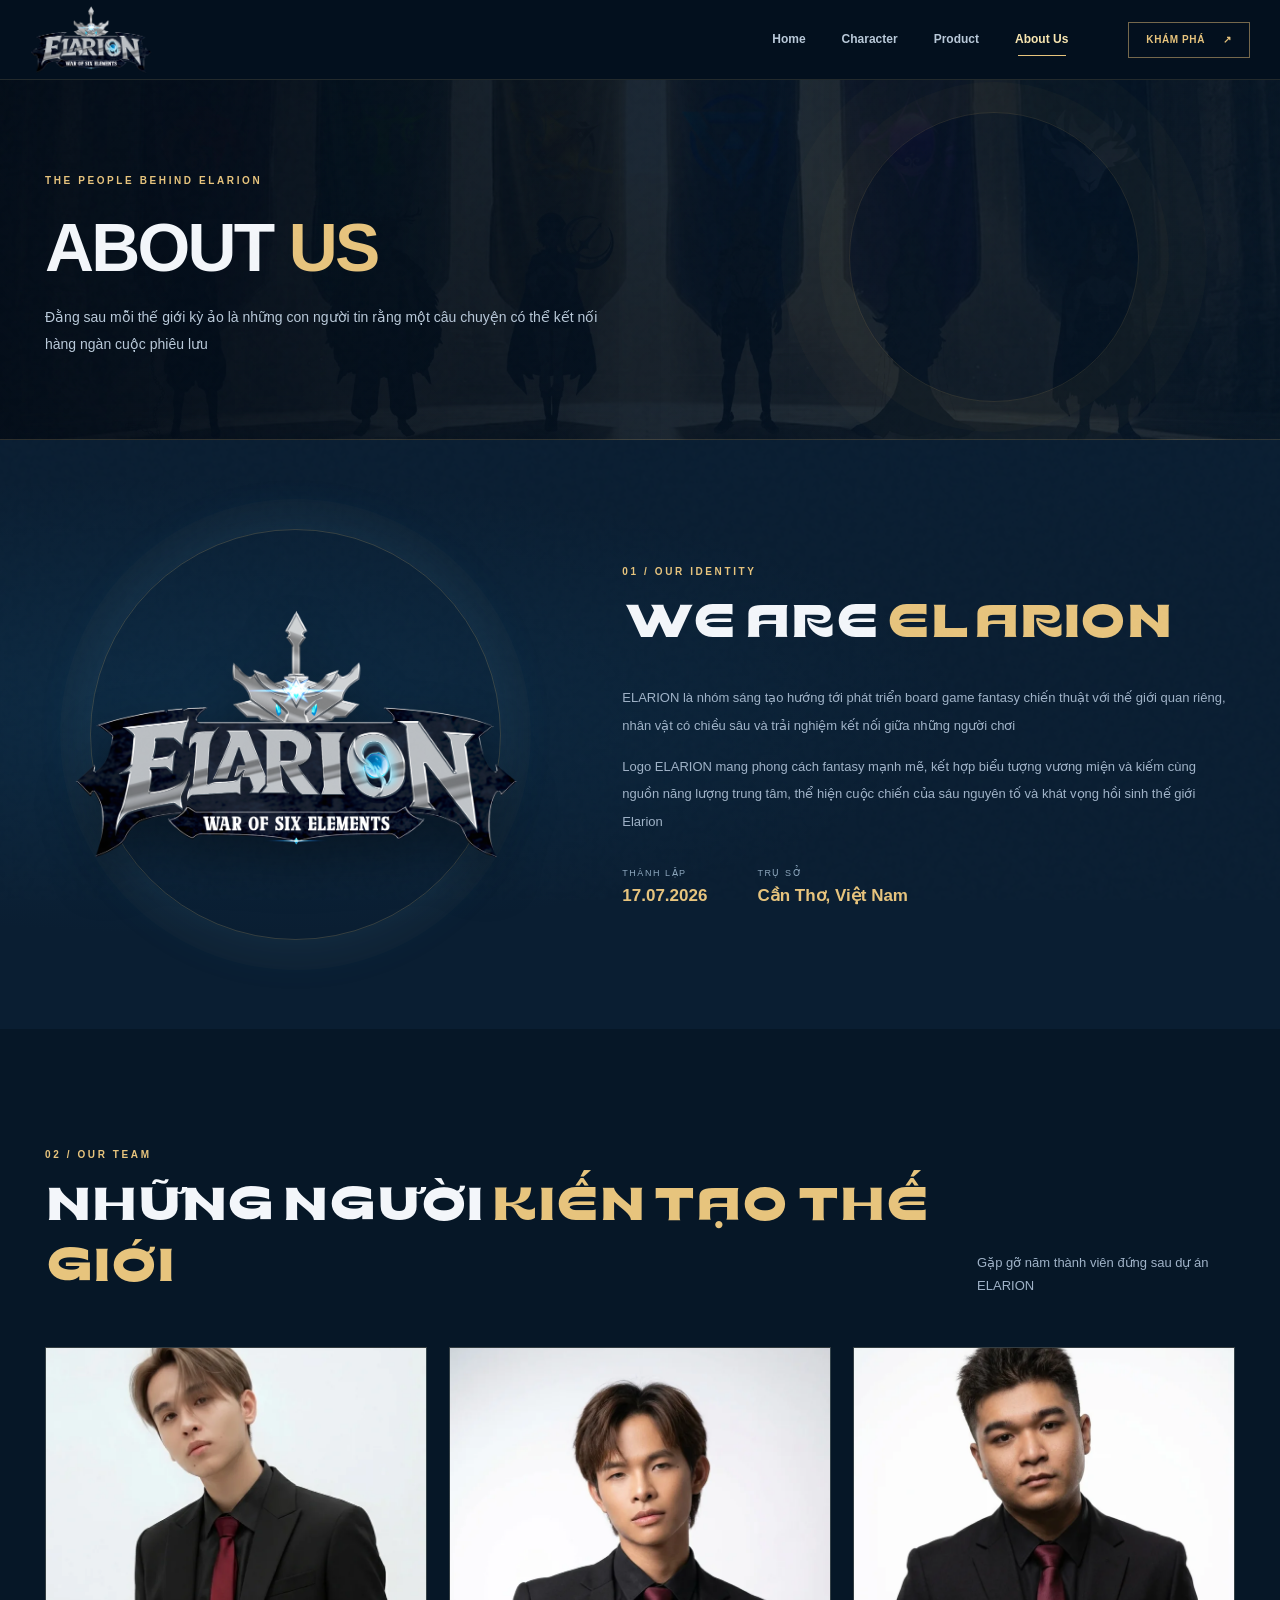
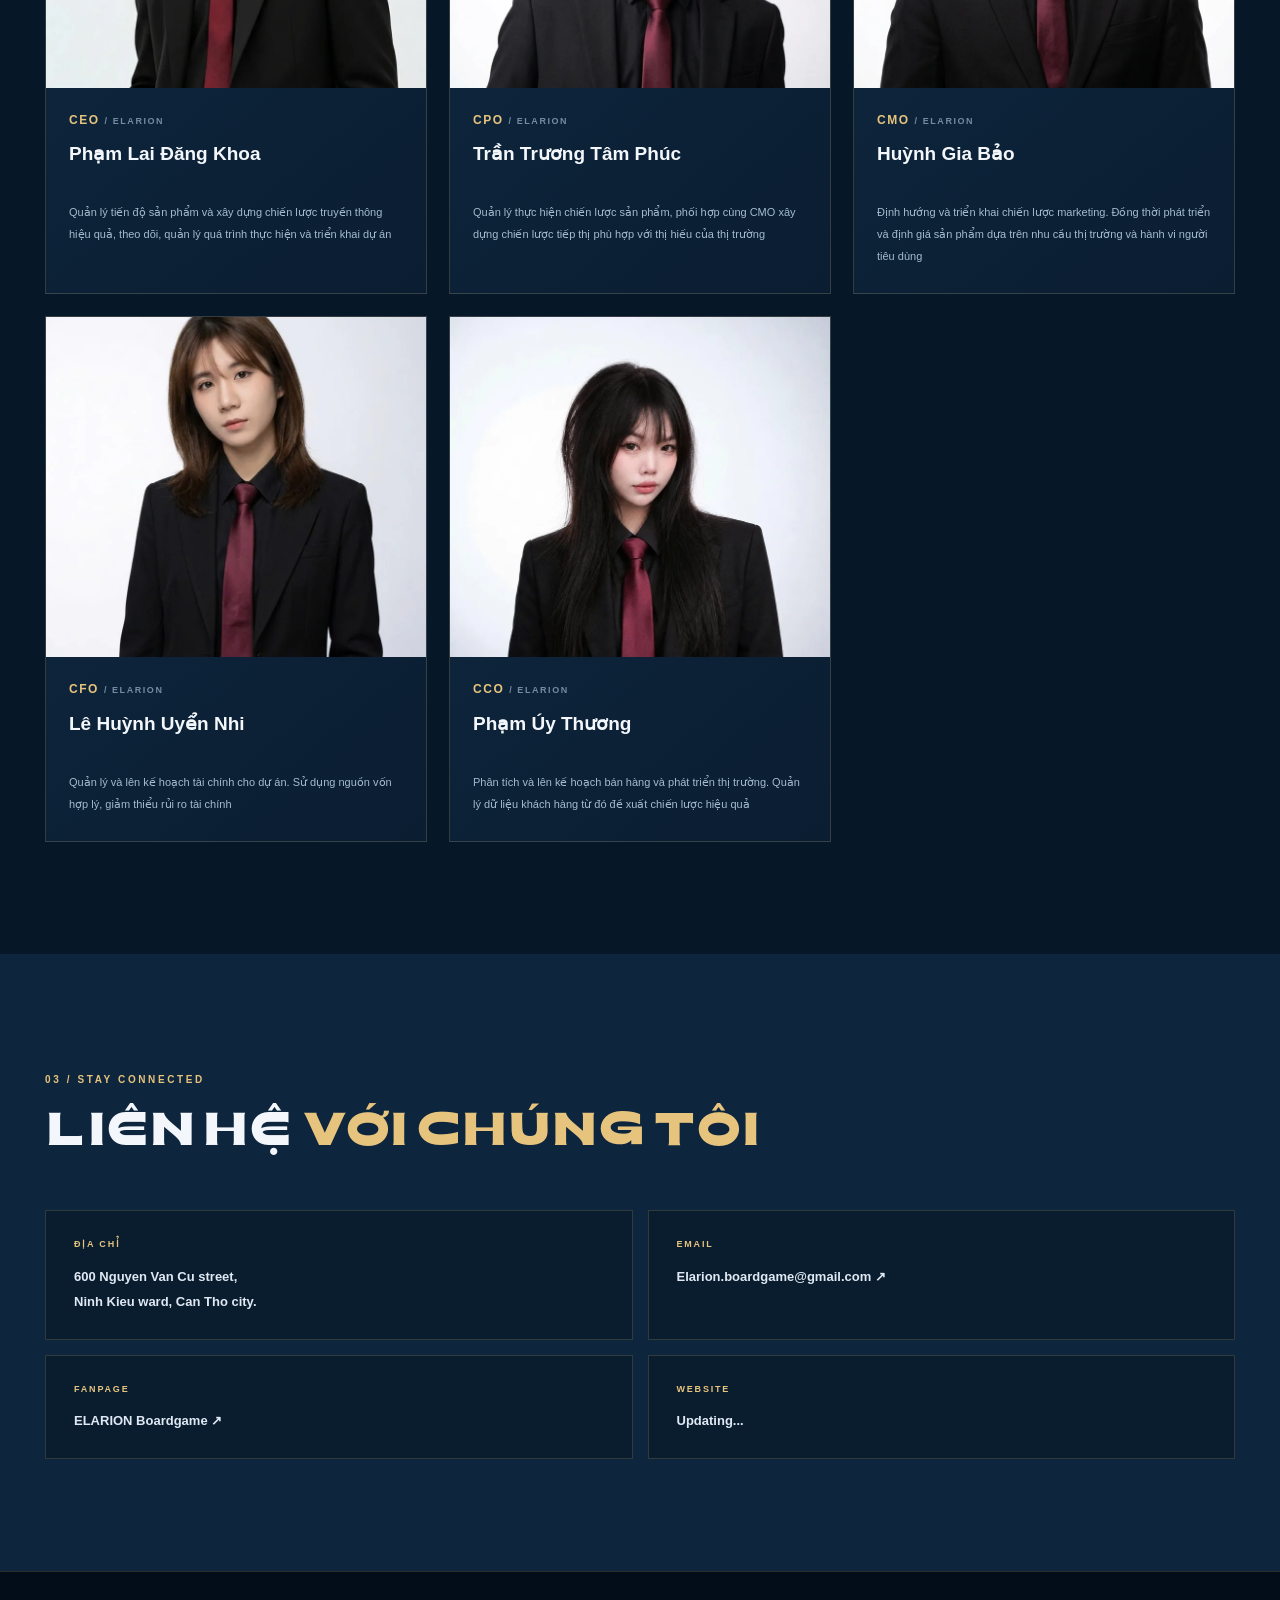
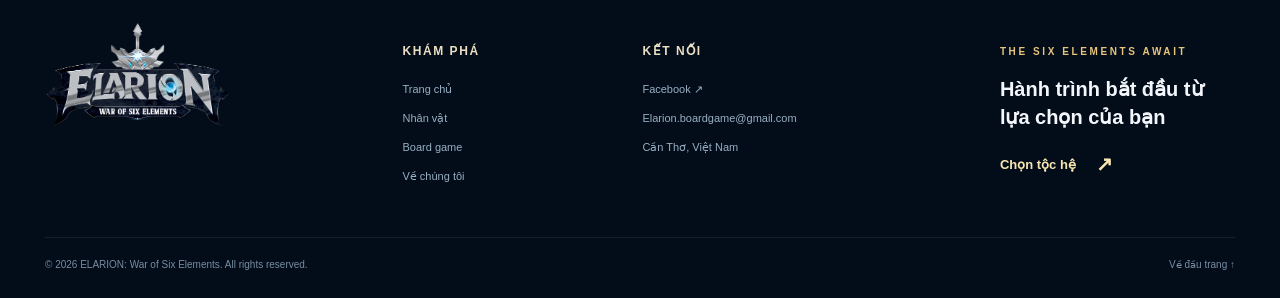
==== commit dbe32823: "check3" ====
--- a/about/index.html
+++ b/about/index.html
@@ -55,14 +55,14 @@
     </nav>
 </header>
     <main id="main-content">
-        <section class="interior-hero about-interior">
+        <section class="interior-hero about-interior reveal">
             <div class="container"><span class="kicker">THE PEOPLE BEHIND ELARION</span>
                 <h1 class="interior-title">ABOUT <em>US</em></h1>
                 <p>Đằng sau mỗi thế giới kỳ ảo là những con người tin rằng một câu chuyện có thể kết nối hàng ngàn cuộc
                     phiêu lưu</p>
             </div>
         </section>
-        <section class="section about-brand">
+        <section class="section about-brand reveal">
             <div class="container brand-story-grid">
                 <div class="brand-emblem">
                     <div class="emblem-halo"></div><img src="../assets/images/elarion-logo-original.png" width="2048"
@@ -82,7 +82,7 @@
                 </div>
             </div>
         </section>
-        <section class="section team-section">
+        <section class="section team-section reveal">
             <div class="container">
                 <div class="section-header">
                     <div><span class="kicker">02 / OUR TEAM</span>
@@ -140,7 +140,7 @@
                 </div>
             </div>
         </section>
-        <section class="section contact-section">
+        <section class="section contact-section reveal">
             <div class="container">
                 <div class="section-header">
                     <div><span class="kicker">03 / STAY CONNECTED</span>
--- a/assets/css/style.css
+++ b/assets/css/style.css
@@ -1,4 +1,3 @@
-
 @font-face {
     font-family: 'DFVNKonde';
     src: url('../fonts/DFVN-Konde-Black.otf') format('opentype');
@@ -6,75 +5,2318 @@
     font-style: normal;
     font-display: swap;
 }
-:root{--navy:#071523;--deep:#030d19;--panel:#0d2136;--panel-2:#102841;--blue:#133f5b;--gold:#e7c47d;--gold-light:#f8e6b1;--white:#f3f6fa;--muted:#a0b3c8;--line:rgba(198,218,240,.14);--serif:'Segoe UI','Noto Sans',Tahoma,Arial,sans-serif;--sans:'Segoe UI','Noto Sans',Tahoma,Arial,sans-serif;--container:1190px}
-*,*::before,*::after{box-sizing:border-box}html{scroll-behavior:smooth;scroll-padding-top:95px}body{margin:0;background:var(--navy);color:var(--white);font-family:var(--sans);font-size:14px;line-height:1.8;overflow-x:hidden;-webkit-font-smoothing:antialiased}body::before{content:'';pointer-events:none;position:fixed;z-index:30;inset:0;opacity:.15;background-image:url("data:image/svg+xml,%3Csvg viewBox='0 0 180 180' xmlns='http://www.w3.org/2000/svg'%3E%3Cfilter id='n'%3E%3CfeTurbulence type='fractalNoise' baseFrequency='.7' numOctaves='2' stitchTiles='stitch'/%3E%3C/filter%3E%3Crect width='100%25' height='100%25' opacity='.11' filter='url(%23n)'/%3E%3C/svg%3E")}img{display:block;max-width:100%}a{color:inherit;text-decoration:none}button{font:inherit}button,a{-webkit-tap-highlight-color:transparent}button:focus-visible,a:focus-visible,[tabindex]:focus-visible{outline:2px solid var(--gold);outline-offset:4px}.skip-link{position:absolute;z-index:200;top:-60px;left:12px;background:var(--gold);color:#071421;padding:10px 16px}.skip-link:focus{top:12px}.container{width:min(calc(100% - 48px),var(--container));margin-inline:auto}.container-wide{width:min(calc(100% - 60px),1360px);margin-inline:auto}.section{padding:112px 0}.kicker,.small-overline,.eyebrow,.mini-kicker{font-size:10px;line-height:1.6;letter-spacing:.26em;font-weight:700;color:var(--gold);text-transform:uppercase}.section-title{font:700 clamp(29px,3.6vw,49px)/1.33 var(--serif);letter-spacing:-.025em;margin:16px 0 24px}.section-title em,.interior-title em,.closing-content em,.home-hero h1 em{color:var(--gold);font-style:normal}.section-header{display:flex;align-items:end;justify-content:space-between;gap:32px;margin-bottom:42px}.section-header .section-title{margin-bottom:0}.section-header>p{max-width:340px;color:var(--muted);margin:0 0 7px;font-size:13px}.text-arrow{display:inline-flex;align-items:center;gap:20px;color:var(--gold-light);font-weight:600;font-size:13px;transition:gap .25s,color .25s}.text-arrow span{font-size:20px}.text-arrow:hover{gap:30px;color:#fff}.btn{display:inline-flex;align-items:center;justify-content:center;gap:24px;min-height:51px;padding:0 23px;border:1px solid transparent;white-space:nowrap;font-weight:700;font-size:12px;letter-spacing:.02em;transition:transform .25s,background .25s,border-color .25s,box-shadow .25s}.btn:hover{transform:translateY(-3px)}.btn>span{font-size:17px}.btn-gold{background:linear-gradient(135deg,#f3d996,#d7a956);color:#112333;box-shadow:0 8px 38px rgba(221,169,76,.17)}.btn-gold:hover{box-shadow:0 10px 44px rgba(221,169,76,.32)}.btn-ghost{color:#fff;border-color:rgba(255,255,255,.46);background:rgba(4,16,31,.38)}.btn-ghost:hover{border-color:var(--gold);background:rgba(17,45,71,.7)}.btn-ghost-gold{border-color:var(--gold);color:var(--gold);background:rgba(4,15,31,.7)}.btn-ghost-gold:hover{background:var(--gold);color:var(--navy)}
+
+:root {
+    --navy: #071523;
+    --deep: #030d19;
+    --panel: #0d2136;
+    --panel-2: #102841;
+    --blue: #133f5b;
+    --gold: #e7c47d;
+    --gold-light: #f8e6b1;
+    --white: #f3f6fa;
+    --muted: #a0b3c8;
+    --line: rgba(198, 218, 240, .14);
+    --serif: 'Segoe UI', 'Noto Sans', Tahoma, Arial, sans-serif;
+    --sans: 'Segoe UI', 'Noto Sans', Tahoma, Arial, sans-serif;
+    --container: 1190px
+}
+
+*,
+*::before,
+*::after {
+    box-sizing: border-box
+}
+
+html {
+    scroll-behavior: smooth;
+    scroll-padding-top: 95px
+}
+
+body {
+    margin: 0;
+    background: var(--navy);
+    color: var(--white);
+    font-family: var(--sans);
+    font-size: 14px;
+    line-height: 1.8;
+    overflow-x: hidden;
+    -webkit-font-smoothing: antialiased
+}
+
+body::before {
+    content: '';
+    pointer-events: none;
+    position: fixed;
+    z-index: 30;
+    inset: 0;
+    opacity: .15;
+    background-image: url("data:image/svg+xml,%3Csvg viewBox='0 0 180 180' xmlns='http://www.w3.org/2000/svg'%3E%3Cfilter id='n'%3E%3CfeTurbulence type='fractalNoise' baseFrequency='.7' numOctaves='2' stitchTiles='stitch'/%3E%3C/filter%3E%3Crect width='100%25' height='100%25' opacity='.11' filter='url(%23n)'/%3E%3C/svg%3E")
+}
+
+img {
+    display: block;
+    max-width: 100%
+}
+
+a {
+    color: inherit;
+    text-decoration: none
+}
+
+button {
+    font: inherit
+}
+
+button,
+a {
+    -webkit-tap-highlight-color: transparent
+}
+
+button:focus-visible,
+a:focus-visible,
+[tabindex]:focus-visible {
+    outline: 2px solid var(--gold);
+    outline-offset: 4px
+}
+
+.skip-link {
+    position: absolute;
+    z-index: 200;
+    top: -60px;
+    left: 12px;
+    background: var(--gold);
+    color: #071421;
+    padding: 10px 16px
+}
+
+.skip-link:focus {
+    top: 12px
+}
+
+.container {
+    width: min(calc(100% - 48px), var(--container));
+    margin-inline: auto
+}
+
+.container-wide {
+    width: min(calc(100% - 60px), 1360px);
+    margin-inline: auto
+}
+
+.section {
+    padding: 112px 0
+}
+
+.kicker,
+.small-overline,
+.eyebrow,
+.mini-kicker {
+    font-size: 10px;
+    line-height: 1.6;
+    letter-spacing: .26em;
+    font-weight: 700;
+    color: var(--gold);
+    text-transform: uppercase
+}
+
+.section-title {
+    font: 700 clamp(29px, 3.6vw, 49px)/1.33 var(--serif);
+    letter-spacing: -.025em;
+    margin: 16px 0 24px
+}
+
+.section-title em,
+.interior-title em,
+.closing-content em,
+.home-hero h1 em {
+    color: var(--gold);
+    font-style: normal
+}
+
+.section-header {
+    display: flex;
+    align-items: end;
+    justify-content: space-between;
+    gap: 32px;
+    margin-bottom: 42px
+}
+
+.section-header .section-title {
+    margin-bottom: 0
+}
+
+.section-header>p {
+    max-width: 340px;
+    color: var(--muted);
+    margin: 0 0 7px;
+    font-size: 13px
+}
+
+.text-arrow {
+    display: inline-flex;
+    align-items: center;
+    gap: 20px;
+    color: var(--gold-light);
+    font-weight: 600;
+    font-size: 13px;
+    transition: gap .25s, color .25s
+}
+
+.text-arrow span {
+    font-size: 20px
+}
+
+.text-arrow:hover {
+    gap: 30px;
+    color: #fff
+}
+
+.btn {
+    display: inline-flex;
+    align-items: center;
+    justify-content: center;
+    gap: 24px;
+    min-height: 51px;
+    padding: 0 23px;
+    border: 1px solid transparent;
+    white-space: nowrap;
+    font-weight: 700;
+    font-size: 12px;
+    letter-spacing: .02em;
+    transition: transform .25s, background .25s, border-color .25s, box-shadow .25s
+}
+
+.btn:hover {
+    transform: translateY(-3px)
+}
+
+.btn>span {
+    font-size: 17px
+}
+
+.btn-gold {
+    background: linear-gradient(135deg, #f3d996, #d7a956);
+    color: #112333;
+    box-shadow: 0 8px 38px rgba(221, 169, 76, .17)
+}
+
+.btn-gold:hover {
+    box-shadow: 0 10px 44px rgba(221, 169, 76, .32)
+}
+
+.btn-ghost {
+    color: #fff;
+    border-color: rgba(255, 255, 255, .46);
+    background: rgba(4, 16, 31, .38)
+}
+
+.btn-ghost:hover {
+    border-color: var(--gold);
+    background: rgba(17, 45, 71, .7)
+}
+
+.btn-ghost-gold {
+    border-color: var(--gold);
+    color: var(--gold);
+    background: rgba(4, 15, 31, .7)
+}
+
+.btn-ghost-gold:hover {
+    background: var(--gold);
+    color: var(--navy)
+}
+
 /* navigation */
-.site-header{height:80px;position:sticky;top:0;z-index:80;background:rgba(4,16,30,.94);border-bottom:1px solid rgba(247,215,150,.13);backdrop-filter:blur(20px)}.nav-inner{display:flex;align-items:center;justify-content:space-between;height:100%;gap:32px}.brand{display:flex;align-items:center;flex:none;width:162px;height:76px}.brand img{width:145px;height:71px;object-fit:contain;object-position:center}.desktop-nav{display:flex;align-items:center;gap:36px;margin-left:auto}.nav-link{position:relative;padding:9px 0;color:#b9c9d9;font-size:12px;font-weight:600;transition:color .25s}.nav-link:hover,.nav-link.is-active{color:var(--gold-light)}.desktop-nav .nav-link::after{content:'';position:absolute;bottom:3px;left:50%;width:0;height:1px;background:var(--gold);transform:translateX(-50%);transition:width .2s}.desktop-nav .nav-link:hover::after,.desktop-nav .nav-link.is-active::after{width:90%}.nav-cta{margin-left:28px;border:1px solid rgba(232,194,122,.5);padding:8px 17px;color:var(--gold);text-transform:uppercase;letter-spacing:.06em;font-size:10px;font-weight:700;transition:background .2s}.nav-cta:hover{background:var(--gold);color:var(--navy)}.nav-cta span{margin-left:15px}.menu-toggle{display:none;width:38px;height:38px;border:1px solid rgba(239,209,145,.4);background:transparent;align-items:center;justify-content:center;flex-direction:column;gap:5px;cursor:pointer}.menu-toggle span{display:block;background:var(--gold);height:2px;width:19px;transition:transform .2s,opacity .2s}.mobile-nav{display:none}
+.site-header {
+    height: 80px;
+    position: sticky;
+    top: 0;
+    z-index: 80;
+    background: rgba(4, 16, 30, .94);
+    border-bottom: 1px solid rgba(247, 215, 150, .13);
+    backdrop-filter: blur(20px)
+}
+
+.nav-inner {
+    display: flex;
+    align-items: center;
+    justify-content: space-between;
+    height: 100%;
+    gap: 32px
+}
+
+.brand {
+    display: flex;
+    align-items: center;
+    flex: none;
+    width: 162px;
+    height: 76px
+}
+
+.brand img {
+    width: 145px;
+    height: 71px;
+    object-fit: contain;
+    object-position: center
+}
+
+.desktop-nav {
+    display: flex;
+    align-items: center;
+    gap: 36px;
+    margin-left: auto
+}
+
+.nav-link {
+    position: relative;
+    padding: 9px 0;
+    color: #b9c9d9;
+    font-size: 12px;
+    font-weight: 600;
+    transition: color .25s
+}
+
+.nav-link:hover,
+.nav-link.is-active {
+    color: var(--gold-light)
+}
+
+.desktop-nav .nav-link::after {
+    content: '';
+    position: absolute;
+    bottom: 3px;
+    left: 50%;
+    width: 0;
+    height: 1px;
+    background: var(--gold);
+    transform: translateX(-50%);
+    transition: width .2s
+}
+
+.desktop-nav .nav-link:hover::after,
+.desktop-nav .nav-link.is-active::after {
+    width: 90%
+}
+
+.nav-cta {
+    margin-left: 28px;
+    border: 1px solid rgba(232, 194, 122, .5);
+    padding: 8px 17px;
+    color: var(--gold);
+    text-transform: uppercase;
+    letter-spacing: .06em;
+    font-size: 10px;
+    font-weight: 700;
+    transition: background .2s
+}
+
+.nav-cta:hover {
+    background: var(--gold);
+    color: var(--navy)
+}
+
+.nav-cta span {
+    margin-left: 15px
+}
+
+.menu-toggle {
+    display: none;
+    width: 38px;
+    height: 38px;
+    border: 1px solid rgba(239, 209, 145, .4);
+    background: transparent;
+    align-items: center;
+    justify-content: center;
+    flex-direction: column;
+    gap: 5px;
+    cursor: pointer
+}
+
+.menu-toggle span {
+    display: block;
+    background: var(--gold);
+    height: 2px;
+    width: 19px;
+    transition: transform .2s, opacity .2s
+}
+
+.mobile-nav {
+    display: none
+}
+
 /* hero */
-.home-hero{min-height:min(760px,calc(100svh - 80px));position:relative;isolation:isolate;display:flex;align-items:center;border-bottom:1px solid rgba(240,198,115,.2);overflow:hidden}.hero-backdrop{position:absolute;z-index:-2;inset:0;background-image:linear-gradient(90deg,rgba(3,13,25,.96) 0%,rgba(3,13,25,.78) 39%,rgba(3,13,25,.27) 100%),linear-gradient(0deg,rgba(3,13,25,.94) 1%,rgba(3,13,25,.15) 48%,rgba(3,13,25,.45) 100%),url('../images/hero-world.webp');background-size:cover;background-position:center 47%;transform:scale(1.025)}.hero-light{position:absolute;z-index:-1;pointer-events:none;filter:blur(60px);border-radius:50%}.hero-light-one{right:5%;top:8%;width:330px;height:340px;background:rgba(50,151,205,.16)}.hero-layout{display:grid;grid-template-columns:1.15fr .85fr;gap:35px;align-items:center;padding-top:80px;padding-bottom:80px;min-height:665px}.hero-copy{position:relative;z-index:4}.eyebrow{display:flex;align-items:center;gap:13px;color:#e5cf9c;font-size:9px}.eyebrow-line{display:inline-block;width:25px;height:1px;background:var(--gold)}.hero-rule{font-size:11px;letter-spacing:.28em;color:#d2dce4;margin:27px 0 12px}.home-hero h1{font:700 clamp(39px,4.65vw,69px)/1.18 var(--serif);margin:0 0 22px;letter-spacing:-.04em;text-wrap:balance}.hero-lead{max-width:540px;color:#d1dce7;font-size:15px;line-height:1.9;margin:0 0 34px}.hero-actions{display:flex;flex-wrap:wrap;gap:13px}.hero-bottom-caption{display:flex;align-items:center;gap:24px;margin-top:84px;letter-spacing:.24em;font-size:9px;color:#b9c8d7}.hero-bottom-caption span{font-size:21px;color:var(--gold)}.hero-visual{position:relative;display:flex;align-items:center;justify-content:center;align-self:stretch;min-height:425px;isolation:isolate}.hero-visual img{width:min(100%,550px);filter:drop-shadow(0 0 31px rgba(67,154,212,.24)) drop-shadow(0 17px 33px rgba(0,0,0,.65));position:relative;z-index:2;animation:logoFloat 7s ease-in-out infinite}.hero-logo-orbit{width:min(92%,440px);aspect-ratio:1;position:absolute;border-radius:50%;border:1px solid rgba(225,192,121,.29);box-shadow:0 0 0 35px rgba(214,179,105,.025),0 0 85px rgba(48,126,194,.27),inset 0 0 36px rgba(236,205,137,.055);animation:slowRotate 60s linear infinite}.hero-logo-orbit::before,.hero-logo-orbit::after{content:'✦';position:absolute;color:var(--gold);font-size:19px;top:50%;left:-10px}.hero-logo-orbit::after{left:auto;right:-10px}.floating-element{position:absolute;font-size:9px;font-family:var(--serif);letter-spacing:.33em;color:rgba(252,235,185,.7);z-index:3}.fe-one{top:15%;left:8%}.fe-two{bottom:22%;right:0}.fe-three{top:17%;right:10%}@keyframes logoFloat{50%{transform:translateY(-13px)}}@keyframes slowRotate{to{transform:rotate(360deg)}}
+.home-hero {
+    min-height: min(760px, calc(100svh - 80px));
+    position: relative;
+    isolation: isolate;
+    display: flex;
+    align-items: center;
+    border-bottom: 1px solid rgba(240, 198, 115, .2);
+    overflow: hidden
+}
+
+.hero-backdrop {
+    position: absolute;
+    z-index: -2;
+    inset: 0;
+    background-image: linear-gradient(90deg, rgba(3, 13, 25, .96) 0%, rgba(3, 13, 25, .78) 39%, rgba(3, 13, 25, .27) 100%), linear-gradient(0deg, rgba(3, 13, 25, .94) 1%, rgba(3, 13, 25, .15) 48%, rgba(3, 13, 25, .45) 100%), url('../images/hero-world.webp');
+    background-size: cover;
+    background-position: center 47%;
+    transform: scale(1.025)
+}
+
+.hero-light {
+    position: absolute;
+    z-index: -1;
+    pointer-events: none;
+    filter: blur(60px);
+    border-radius: 50%
+}
+
+.hero-light-one {
+    right: 5%;
+    top: 8%;
+    width: 330px;
+    height: 340px;
+    background: rgba(50, 151, 205, .16)
+}
+
+.hero-layout {
+    display: grid;
+    grid-template-columns: 1.15fr .85fr;
+    gap: 35px;
+    align-items: center;
+    padding-top: 80px;
+    padding-bottom: 80px;
+    min-height: 665px
+}
+
+.hero-copy {
+    position: relative;
+    z-index: 4
+}
+
+.eyebrow {
+    display: flex;
+    align-items: center;
+    gap: 13px;
+    color: #e5cf9c;
+    font-size: 9px
+}
+
+.eyebrow-line {
+    display: inline-block;
+    width: 25px;
+    height: 1px;
+    background: var(--gold)
+}
+
+.hero-rule {
+    font-size: 11px;
+    letter-spacing: .28em;
+    color: #d2dce4;
+    margin: 27px 0 12px
+}
+
+.home-hero h1 {
+    font: 700 clamp(39px, 4.65vw, 69px)/1.18 var(--serif);
+    margin: 0 0 22px;
+    letter-spacing: -.04em;
+    text-wrap: balance
+}
+
+.hero-lead {
+    max-width: 540px;
+    color: #d1dce7;
+    font-size: 15px;
+    line-height: 1.9;
+    margin: 0 0 34px
+}
+
+.hero-actions {
+    display: flex;
+    flex-wrap: wrap;
+    gap: 13px
+}
+
+.hero-bottom-caption {
+    display: flex;
+    align-items: center;
+    gap: 24px;
+    margin-top: 84px;
+    letter-spacing: .24em;
+    font-size: 9px;
+    color: #b9c8d7
+}
+
+.hero-bottom-caption span {
+    font-size: 21px;
+    color: var(--gold)
+}
+
+.hero-visual {
+    position: relative;
+    display: flex;
+    align-items: center;
+    justify-content: center;
+    align-self: stretch;
+    min-height: 425px;
+    isolation: isolate
+}
+
+.hero-visual img {
+    width: min(100%, 550px);
+    filter: drop-shadow(0 0 31px rgba(67, 154, 212, .24)) drop-shadow(0 17px 33px rgba(0, 0, 0, .65));
+    position: relative;
+    z-index: 2;
+    animation: logoFloat 7s ease-in-out infinite
+}
+
+.hero-logo-orbit {
+    width: min(92%, 440px);
+    aspect-ratio: 1;
+    position: absolute;
+    border-radius: 50%;
+    border: 1px solid rgba(225, 192, 121, .29);
+    box-shadow: 0 0 0 35px rgba(214, 179, 105, .025), 0 0 85px rgba(48, 126, 194, .27), inset 0 0 36px rgba(236, 205, 137, .055);
+    animation: slowRotate 60s linear infinite
+}
+
+.hero-logo-orbit::before,
+.hero-logo-orbit::after {
+    content: '✦';
+    position: absolute;
+    color: var(--gold);
+    font-size: 19px;
+    top: 50%;
+    left: -10px
+}
+
+.hero-logo-orbit::after {
+    left: auto;
+    right: -10px
+}
+
+.floating-element {
+    position: absolute;
+    font-size: 9px;
+    font-family: var(--serif);
+    letter-spacing: .33em;
+    color: rgba(252, 235, 185, .7);
+    z-index: 3
+}
+
+.fe-one {
+    top: 15%;
+    left: 8%
+}
+
+.fe-two {
+    bottom: 22%;
+    right: 0
+}
+
+.fe-three {
+    top: 17%;
+    right: 10%
+}
+
+@keyframes logoFloat {
+    50% {
+        transform: translateY(-13px)
+    }
+}
+
+@keyframes slowRotate {
+    to {
+        transform: rotate(360deg)
+    }
+}
+
 /* story, factions */
-.world-intro{background:radial-gradient(ellipse at 8% 60%,rgba(26,72,111,.22),transparent 50%),#071829}.story-layout{display:grid;grid-template-columns:.9fr 1.1fr;gap:12%;align-items:start}.story-heading{position:relative}.story-heading::after{content:'VI';font:700 230px/1 var(--serif);color:rgba(239,216,161,.035);position:absolute;left:-10px;top:60px;pointer-events:none}.ornament-line{width:90px;height:2px;background:linear-gradient(90deg,var(--gold),transparent);margin-top:28px}.story-copy p{color:#adbdcd;font-size:13px;line-height:2.15;margin:0 0 20px}.story-copy .large-copy{color:#f0f3f8;font-size:17px;font-weight:500}.story-copy strong{color:var(--gold);font-weight:700}.story-copy .text-arrow{margin-top:8px}.factions{background:#081c2e;border-top:1px solid rgba(255,255,255,.035)}.tribe-grid{display:grid;grid-template-columns:repeat(3,minmax(0,1fr));gap:14px}.tribe-card{min-height:181px;display:flex;align-items:flex-start;gap:17px;padding:29px 24px;background:linear-gradient(155deg,rgba(25,56,83,.66),rgba(8,24,43,.88));border:1px solid var(--line);transition:transform .25s,border-color .25s,background .25s}.tribe-card:hover{transform:translateY(-4px);border-color:var(--tribe-accent);background:linear-gradient(145deg,rgba(28,67,97,.83),rgba(7,24,43,.88))}.tribe-symbol{width:56px;height:56px;flex:none;display:grid;place-items:center;border-radius:50%;border:1px solid var(--tribe-accent);box-shadow:inset 0 0 19px color-mix(in srgb,var(--tribe-accent),transparent 88%);color:var(--tribe-accent);font:29px var(--serif)}.tribe-card .small-overline{font-size:9px;letter-spacing:.14em;color:var(--tribe-accent)}.tribe-card h3{font:700 18px/1.3 var(--serif);margin:8px 0}.tribe-card p{font-size:11px;color:#9eb3c8;line-height:1.8;margin:0}
+.world-intro {
+    background: radial-gradient(ellipse at 8% 60%, rgba(26, 72, 111, .22), transparent 50%), #071829
+}
+
+.story-layout {
+    display: grid;
+    grid-template-columns: .9fr 1.1fr;
+    gap: 12%;
+    align-items: start
+}
+
+.story-heading {
+    position: relative
+}
+
+.story-heading::after {
+    content: 'VI';
+    font: 700 230px/1 var(--serif);
+    color: rgba(239, 216, 161, .035);
+    position: absolute;
+    left: -10px;
+    top: 60px;
+    pointer-events: none
+}
+
+.ornament-line {
+    width: 90px;
+    height: 2px;
+    background: linear-gradient(90deg, var(--gold), transparent);
+    margin-top: 28px
+}
+
+.story-copy p {
+    color: #adbdcd;
+    font-size: 13px;
+    line-height: 2.15;
+    margin: 0 0 20px
+}
+
+.story-copy .large-copy {
+    color: #f0f3f8;
+    font-size: 17px;
+    font-weight: 500
+}
+
+.story-copy strong {
+    color: var(--gold);
+    font-weight: 700
+}
+
+.story-copy .text-arrow {
+    margin-top: 8px
+}
+
+.factions {
+    background: #081c2e;
+    border-top: 1px solid rgba(255, 255, 255, .035)
+}
+
+.tribe-grid {
+    display: grid;
+    grid-template-columns: repeat(3, minmax(0, 1fr));
+    gap: 14px
+}
+
+.tribe-card {
+    min-height: 181px;
+    display: flex;
+    align-items: flex-start;
+    gap: 17px;
+    padding: 29px 24px;
+    background: linear-gradient(155deg, rgba(25, 56, 83, .66), rgba(8, 24, 43, .88));
+    border: 1px solid var(--line);
+    transition: transform .25s, border-color .25s, background .25s
+}
+
+.tribe-card:hover {
+    transform: translateY(-4px);
+    border-color: var(--tribe-accent);
+    background: linear-gradient(145deg, rgba(28, 67, 97, .83), rgba(7, 24, 43, .88))
+}
+
+.tribe-symbol {
+    width: 56px;
+    height: 56px;
+    flex: none;
+    display: grid;
+    place-items: center;
+    border-radius: 50%;
+    border: 1px solid var(--tribe-accent);
+    box-shadow: inset 0 0 19px color-mix(in srgb, var(--tribe-accent), transparent 88%);
+    color: var(--tribe-accent);
+    font: 29px var(--serif)
+}
+
+.tribe-card .small-overline {
+    font-size: 9px;
+    letter-spacing: .14em;
+    color: var(--tribe-accent)
+}
+
+.tribe-card h3 {
+    font: 700 18px/1.3 var(--serif);
+    margin: 8px 0
+}
+
+.tribe-card p {
+    font-size: 11px;
+    color: #9eb3c8;
+    line-height: 1.8;
+    margin: 0
+}
+
 /* cards */
-.featured-characters,.character-browser{background:radial-gradient(ellipse at 88% 20%,rgba(26,64,110,.27),transparent 50%),#061524}.character-grid{display:grid;grid-template-columns:repeat(3,minmax(0,1fr));gap:20px}.character-card{min-width:0;display:block;padding:0;color:inherit;text-align:left;cursor:pointer;border:1px solid rgba(176,196,215,.18);background:linear-gradient(150deg,#15334d,#0c223a);transition:border .24s,transform .28s,box-shadow .3s}.character-card:hover,.character-card.is-selected{transform:translateY(-6px);border-color:var(--char-accent);box-shadow:0 24px 48px rgba(0,0,0,.27),0 0 35px color-mix(in srgb,var(--char-accent),transparent 94%)}.character-art{position:relative;isolation:isolate;aspect-ratio:1.18/1;overflow:hidden;background:linear-gradient(140deg,color-mix(in srgb,var(--char-accent),#03101f 85%),#071c30)}.character-art::after{content:'';position:absolute;inset:auto 0 0;height:38%;background:linear-gradient(0deg,rgba(9,25,41,.52),transparent)}.character-art img{height:100%;width:100%;object-fit:cover;object-position:center 25%;transition:transform .5s ease}.character-card:hover .character-art img{transform:scale(1.055)}.character-index{position:absolute;bottom:7px;left:15px;z-index:2;color:#fff;font:700 33px/1 var(--serif);opacity:.5}.character-card-body{padding:23px 25px 19px}.character-card-body .small-overline{color:var(--char-accent);letter-spacing:.19em}.character-card-body h3{font:700 26px/1.25 var(--serif);margin:6px 0 13px}.card-meta{border-top:1px solid rgba(255,255,255,.1);padding-top:12px;display:flex;align-items:center;justify-content:space-between;color:#adbdcb;font-size:11px}.circle-arrow{display:grid;place-items:center;width:27px;height:27px;border-radius:50%;border:1px solid var(--char-accent);color:var(--char-accent);font-size:15px}
+.featured-characters,
+.character-browser {
+    background: radial-gradient(ellipse at 88% 20%, rgba(26, 64, 110, .27), transparent 50%), #061524
+}
+
+.character-grid {
+    display: grid;
+    grid-template-columns: repeat(3, minmax(0, 1fr));
+    gap: 20px
+}
+
+.character-card {
+    min-width: 0;
+    display: block;
+    padding: 0;
+    color: inherit;
+    text-align: left;
+    cursor: pointer;
+    border: 1px solid rgba(176, 196, 215, .18);
+    background: linear-gradient(150deg, #15334d, #0c223a);
+    transition: border .24s, transform .28s, box-shadow .3s
+}
+
+.character-card:hover,
+.character-card.is-selected {
+    transform: translateY(-6px);
+    border-color: var(--char-accent);
+    box-shadow: 0 24px 48px rgba(0, 0, 0, .27), 0 0 35px color-mix(in srgb, var(--char-accent), transparent 94%)
+}
+
+.character-art {
+    position: relative;
+    isolation: isolate;
+    aspect-ratio: 1.18/1;
+    overflow: hidden;
+    background: linear-gradient(140deg, color-mix(in srgb, var(--char-accent), #03101f 85%), #071c30)
+}
+
+.character-art::after {
+    content: '';
+    position: absolute;
+    inset: auto 0 0;
+    height: 38%;
+    background: linear-gradient(0deg, rgba(9, 25, 41, .52), transparent)
+}
+
+.character-art img {
+    height: 100%;
+    width: 100%;
+    object-fit: cover;
+    object-position: center 25%;
+    transition: transform .5s ease
+}
+
+.character-card:hover .character-art img {
+    transform: scale(1.055)
+}
+
+.character-index {
+    position: absolute;
+    bottom: 7px;
+    left: 15px;
+    z-index: 2;
+    color: #fff;
+    font: 700 33px/1 var(--serif);
+    opacity: .5
+}
+
+.character-card-body {
+    padding: 23px 25px 19px
+}
+
+.character-card-body .small-overline {
+    color: var(--char-accent);
+    letter-spacing: .19em
+}
+
+.character-card-body h3 {
+    font: 700 26px/1.25 var(--serif);
+    margin: 6px 0 13px
+}
+
+.card-meta {
+    border-top: 1px solid rgba(255, 255, 255, .1);
+    padding-top: 12px;
+    display: flex;
+    align-items: center;
+    justify-content: space-between;
+    color: #adbdcb;
+    font-size: 11px
+}
+
+.circle-arrow {
+    display: grid;
+    place-items: center;
+    width: 27px;
+    height: 27px;
+    border-radius: 50%;
+    border: 1px solid var(--char-accent);
+    color: var(--char-accent);
+    font-size: 15px
+}
+
 /* product teaser */
-.product-tease{padding:72px 0 90px;background:radial-gradient(ellipse at 27% 55%,rgba(26,93,133,.26),transparent 55%),#0b2135}.product-tease-layout{display:grid;grid-template-columns:1.07fr .93fr;gap:65px;align-items:center}.tease-visual{position:relative;isolation:isolate;min-height:410px;display:grid;place-items:center}.tease-visual img{max-height:490px;width:auto;filter:drop-shadow(0 27px 30px rgba(0,0,0,.33));transform:rotate(-2deg)}.tease-visual::before{content:'';position:absolute;width:70%;height:67%;border:1px solid rgba(222,189,121,.25);border-radius:50%;transform:rotateX(53deg);box-shadow:0 0 80px rgba(48,139,203,.23)}.tease-copy p{max-width:460px;color:var(--muted);line-height:2.1}.tease-specs{display:flex;gap:33px;margin:31px 0 33px}.tease-specs>div{display:flex;flex-direction:column;border-left:1px solid rgba(230,199,134,.25);padding-left:17px}.tease-specs strong{font:700 36px var(--serif);color:var(--gold)}.tease-specs span{font-size:10px;color:#bbcbdb}.closing-banner{padding:95px 0;position:relative;isolation:isolate;overflow:hidden;background:linear-gradient(rgba(4,16,27,.84),rgba(4,16,27,.91)),url('../images/hero-world.webp') center 45%/cover}.closing-banner::before,.closing-banner::after{content:'✦';position:absolute;top:50%;font:100px var(--serif);color:rgba(231,196,125,.14);transform:translateY(-50%);z-index:-1}.closing-banner::before{left:5%}.closing-banner::after{right:5%}.closing-content{text-align:center}.closing-content h2{font:700 clamp(29px,3.65vw,49px)/1.37 var(--serif);margin:19px 0 32px}
+.product-tease {
+    padding: 72px 0 90px;
+    background: radial-gradient(ellipse at 27% 55%, rgba(26, 93, 133, .26), transparent 55%), #0b2135
+}
+
+.product-tease-layout {
+    display: grid;
+    grid-template-columns: 1.07fr .93fr;
+    gap: 65px;
+    align-items: center
+}
+
+.tease-visual {
+    position: relative;
+    isolation: isolate;
+    min-height: 410px;
+    display: grid;
+    place-items: center
+}
+
+.tease-visual img {
+    max-height: 490px;
+    width: auto;
+    filter: drop-shadow(0 27px 30px rgba(0, 0, 0, .33));
+    transform: rotate(-2deg)
+}
+
+.tease-visual::before {
+    content: '';
+    position: absolute;
+    width: 70%;
+    height: 67%;
+    border: 1px solid rgba(222, 189, 121, .25);
+    border-radius: 50%;
+    transform: rotateX(53deg);
+    box-shadow: 0 0 80px rgba(48, 139, 203, .23)
+}
+
+.tease-copy p {
+    max-width: 460px;
+    color: var(--muted);
+    line-height: 2.1
+}
+
+.tease-specs {
+    display: flex;
+    gap: 33px;
+    margin: 31px 0 33px
+}
+
+.tease-specs>div {
+    display: flex;
+    flex-direction: column;
+    border-left: 1px solid rgba(230, 199, 134, .25);
+    padding-left: 17px
+}
+
+.tease-specs strong {
+    font: 700 36px var(--serif);
+    color: var(--gold)
+}
+
+.tease-specs span {
+    font-size: 10px;
+    color: #bbcbdb
+}
+
+.closing-banner {
+    padding: 95px 0;
+    position: relative;
+    isolation: isolate;
+    overflow: hidden;
+    background: linear-gradient(rgba(4, 16, 27, .84), rgba(4, 16, 27, .91)), url('../images/hero-world.webp') center 45%/cover
+}
+
+.closing-banner::before,
+.closing-banner::after {
+    content: '✦';
+    position: absolute;
+    top: 50%;
+    font: 100px var(--serif);
+    color: rgba(231, 196, 125, .14);
+    transform: translateY(-50%);
+    z-index: -1
+}
+
+.closing-banner::before {
+    left: 5%
+}
+
+.closing-banner::after {
+    right: 5%
+}
+
+.closing-content {
+    text-align: center
+}
+
+.closing-content h2 {
+    font: 700 clamp(29px, 3.65vw, 49px)/1.37 var(--serif);
+    margin: 19px 0 32px
+}
+
 /* footer */
-.footer{background:#030d19;border-top:1px solid rgba(231,196,125,.18)}.footer-main{padding:62px 0 50px;display:grid;grid-template-columns:1.2fr .75fr 1.2fr .9fr;gap:44px}.footer-brand img{width:185px;height:110px;object-fit:contain;object-position:left center;margin:-13px 0 -2px}.footer-brand p{font-size:11px;max-width:240px;color:#92a7bd}.footer-links{display:flex;flex-direction:column;align-items:flex-start;gap:9px}.footer-links h3{font:700 12px var(--sans);color:#ecdfc2;margin:10px 0 13px;text-transform:uppercase;letter-spacing:.13em}.footer-links a,.footer-links span{font-size:11px;color:#97afc3;overflow-wrap:anywhere;transition:color .2s}.footer-links a:hover{color:var(--gold)}.footer-motto{display:flex;flex-direction:column;gap:15px;padding-top:10px}.footer-motto strong{font:600 20px/1.4 var(--serif)}.footer-bottom{border-top:1px solid rgba(255,255,255,.07);padding:18px 0 24px;display:flex;align-items:center;justify-content:space-between;gap:15px;color:#778da3;font-size:10px}.footer-bottom a:hover{color:var(--gold)}
+.footer {
+    background: #030d19;
+    border-top: 1px solid rgba(231, 196, 125, .18)
+}
+
+.footer-main {
+    padding: 62px 0 50px;
+    display: grid;
+    grid-template-columns: 1.2fr .75fr 1.2fr .9fr;
+    gap: 44px
+}
+
+.footer-brand img {
+    width: 185px;
+    height: 110px;
+    object-fit: contain;
+    object-position: left center;
+    margin: -13px 0 -2px
+}
+
+.footer-brand p {
+    font-size: 11px;
+    max-width: 240px;
+    color: #92a7bd
+}
+
+.footer-links {
+    display: flex;
+    flex-direction: column;
+    align-items: flex-start;
+    gap: 9px
+}
+
+.footer-links h3 {
+    font: 700 12px var(--sans);
+    color: #ecdfc2;
+    margin: 10px 0 13px;
+    text-transform: uppercase;
+    letter-spacing: .13em
+}
+
+.footer-links a,
+.footer-links span {
+    font-size: 11px;
+    color: #97afc3;
+    overflow-wrap: anywhere;
+    transition: color .2s
+}
+
+.footer-links a:hover {
+    color: var(--gold)
+}
+
+.footer-motto {
+    display: flex;
+    flex-direction: column;
+    gap: 15px;
+    padding-top: 10px
+}
+
+.footer-motto strong {
+    font: 600 20px/1.4 var(--serif)
+}
+
+.footer-bottom {
+    border-top: 1px solid rgba(255, 255, 255, .07);
+    padding: 18px 0 24px;
+    display: flex;
+    align-items: center;
+    justify-content: space-between;
+    gap: 15px;
+    color: #778da3;
+    font-size: 10px
+}
+
+.footer-bottom a:hover {
+    color: var(--gold)
+}
+
 /* interior pages */
-.interior-hero{min-height:360px;display:flex;align-items:center;position:relative;isolation:isolate;overflow:hidden;background:linear-gradient(90deg,rgba(3,13,25,.97),rgba(5,22,40,.85)),url('../images/hero-world.webp') center 48%/cover;border-bottom:1px solid rgba(228,194,124,.18)}.interior-hero::after{content:'';position:absolute;right:11%;top:9%;width:290px;height:290px;border:1px solid rgba(226,188,105,.13);border-radius:50%;box-shadow:0 0 0 30px rgba(226,188,105,.025),0 0 0 68px rgba(226,188,105,.018);z-index:-1}.interior-hero .container{padding:77px 0 72px}.interior-title{font:700 clamp(42px,5.3vw,70px)/1.18 var(--serif);letter-spacing:-.04em;margin:16px 0}.interior-hero p{max-width:560px;color:#b9c9d9;line-height:1.9;margin:0}.hero-ornament{margin-top:25px;color:var(--gold);letter-spacing:.5em;font-size:12px}.section-header.compact{margin-bottom:32px}.roster-grid{gap:14px}.roster-grid .character-card-body{padding:18px 18px 17px}.roster-grid .character-card-body h3{font-size:22px}.roster-grid .character-art{aspect-ratio:1.42/1}.roster-grid .character-index{font-size:25px}.profile-shell{margin-top:74px;scroll-margin-top:108px;min-height:510px;border:1px solid rgba(230,194,126,.24);background:radial-gradient(ellipse at 30% 55%,rgba(21,64,94,.42),transparent 56%),linear-gradient(130deg,#0b2035,#071523);box-shadow:0 25px 70px rgba(0,0,0,.22)}.profile-placeholder{display:grid;place-items:center;min-height:300px;color:var(--muted)}.profile-topline{padding:19px 32px;display:flex;justify-content:space-between;align-items:center;gap:15px;border-bottom:1px solid rgba(255,255,255,.11)}.profile-topline span{font-size:10px;letter-spacing:.25em;color:var(--gold)}.profile-topline .profile-count{color:#8da0b5}.profile-main{display:grid;grid-template-columns:.84fr 1.16fr;min-height:565px}.profile-visual{position:relative;min-height:510px;display:flex;align-items:end;justify-content:center;isolation:isolate;overflow:hidden;background:radial-gradient(ellipse at 50% 49%,color-mix(in srgb,var(--profile-accent),transparent 85%),transparent 58%),linear-gradient(180deg,rgba(25,56,80,.45),rgba(3,15,29,.65))}.profile-visual::before{content:'';position:absolute;width:78%;aspect-ratio:1;top:20%;border:1px solid color-mix(in srgb,var(--profile-accent),transparent 58%);border-radius:50%;box-shadow:0 0 0 28px color-mix(in srgb,var(--profile-accent),transparent 97%),0 0 60px color-mix(in srgb,var(--profile-accent),transparent 82%)}.profile-visual::after{content:'';position:absolute;bottom:0;left:0;right:0;height:18%;background:linear-gradient(0deg,rgba(3,17,29,.7),transparent)}.profile-visual img{position:relative;z-index:2;width:95%;height:570px;max-height:100%;object-fit:contain;object-position:bottom center;filter:drop-shadow(0 15px 35px rgba(0,0,0,.26))}.profile-visual img.image-card-art{width:86%;height:70%;margin-bottom:14%;object-fit:cover;object-position:center;clip-path:polygon(7% 0,100% 0,93% 100%,0% 100%);box-shadow:0 10px 40px rgba(0,0,0,.35)}.profile-visual-label{position:absolute;bottom:22px;left:24px;z-index:3;font:700 80px/1 var(--serif);opacity:.11}.profile-content{padding:44px clamp(25px,4vw,63px) 43px}.profile-content .kicker{color:var(--profile-accent)}.profile-name{font:700 clamp(32px,4.2vw,54px)/1.2 var(--serif);margin:11px 0 9px;letter-spacing:-.025em}.profile-role{color:var(--profile-accent);font-size:12px;font-weight:700;margin:0 0 23px}.profile-data-grid{display:grid;grid-template-columns:repeat(2,minmax(0,1fr));gap:15px 24px;border-block:1px solid rgba(255,255,255,.1);padding:18px 0;margin:26px 0}.profile-field small{display:block;color:#849fb9;font-size:9px;letter-spacing:.16em;font-weight:700}.profile-field strong{display:block;color:#e1ebf6;font-weight:600;font-size:12px;line-height:1.6;margin-top:5px}.profile-tabs{display:flex;gap:26px;margin-bottom:18px;border-bottom:1px solid rgba(255,255,255,.1);overflow-x:auto}.profile-tab{border:0;border-bottom:2px solid transparent;background:transparent;color:#9fb4c6;padding:0 0 12px;font-size:12px;font-weight:700;white-space:nowrap;cursor:pointer}.profile-tab[aria-selected='true']{border-color:var(--profile-accent);color:var(--profile-accent)}.profile-tabpanel{font-size:12px;color:#b3c5d7;line-height:2.05;white-space:pre-line;max-height:260px;overflow-y:auto;padding-right:12px}.profile-tabpanel p{margin:0 0 12px}.profile-tabpanel[hidden]{display:none}.profile-mini-action{margin-top:22px;display:flex;justify-content:space-between;align-items:center;gap:14px}.profile-mini-action span{color:#8a9db1;font-size:10px}.profile-mini-action button{border:1px solid rgba(231,197,129,.35);background:none;padding:8px 16px;color:var(--gold);cursor:pointer;font-size:11px}.profile-mini-action button:hover{background:rgba(240,202,132,.1)}
+.interior-hero {
+    min-height: 360px;
+    display: flex;
+    align-items: center;
+    position: relative;
+    isolation: isolate;
+    overflow: hidden;
+    background: linear-gradient(90deg, rgba(3, 13, 25, .97), rgba(5, 22, 40, .85)), url('../images/hero-world.webp') center 48%/cover;
+    border-bottom: 1px solid rgba(228, 194, 124, .18)
+}
+
+.interior-hero::after {
+    content: '';
+    position: absolute;
+    right: 11%;
+    top: 9%;
+    width: 290px;
+    height: 290px;
+    border: 1px solid rgba(226, 188, 105, .13);
+    border-radius: 50%;
+    box-shadow: 0 0 0 30px rgba(226, 188, 105, .025), 0 0 0 68px rgba(226, 188, 105, .018);
+    z-index: -1
+}
+
+.interior-hero .container {
+    padding: 77px 0 72px
+}
+
+.interior-title {
+    font: 700 clamp(42px, 5.3vw, 70px)/1.18 var(--serif);
+    letter-spacing: -.04em;
+    margin: 16px 0
+}
+
+.interior-hero p {
+    max-width: 560px;
+    color: #b9c9d9;
+    line-height: 1.9;
+    margin: 0
+}
+
+.hero-ornament {
+    margin-top: 25px;
+    color: var(--gold);
+    letter-spacing: .5em;
+    font-size: 12px
+}
+
+.section-header.compact {
+    margin-bottom: 32px
+}
+
+.roster-grid {
+    gap: 14px
+}
+
+.roster-grid .character-card-body {
+    padding: 18px 18px 17px
+}
+
+.roster-grid .character-card-body h3 {
+    font-size: 22px
+}
+
+.roster-grid .character-art {
+    aspect-ratio: 1.42/1
+}
+
+.roster-grid .character-index {
+    font-size: 25px
+}
+
+.profile-shell {
+    margin-top: 74px;
+    scroll-margin-top: 108px;
+    min-height: 510px;
+    border: 1px solid rgba(230, 194, 126, .24);
+    background: radial-gradient(ellipse at 30% 55%, rgba(21, 64, 94, .42), transparent 56%), linear-gradient(130deg, #0b2035, #071523);
+    box-shadow: 0 25px 70px rgba(0, 0, 0, .22)
+}
+
+.profile-placeholder {
+    display: grid;
+    place-items: center;
+    min-height: 300px;
+    color: var(--muted)
+}
+
+.profile-topline {
+    padding: 19px 32px;
+    display: flex;
+    justify-content: space-between;
+    align-items: center;
+    gap: 15px;
+    border-bottom: 1px solid rgba(255, 255, 255, .11)
+}
+
+.profile-topline span {
+    font-size: 10px;
+    letter-spacing: .25em;
+    color: var(--gold)
+}
+
+.profile-topline .profile-count {
+    color: #8da0b5
+}
+
+.profile-main {
+    display: grid;
+    grid-template-columns: .84fr 1.16fr;
+    min-height: 565px
+}
+
+.profile-visual {
+    position: relative;
+    min-height: 510px;
+    display: flex;
+    align-items: end;
+    justify-content: center;
+    isolation: isolate;
+    overflow: hidden;
+    background: radial-gradient(ellipse at 50% 49%, color-mix(in srgb, var(--profile-accent), transparent 85%), transparent 58%), linear-gradient(180deg, rgba(25, 56, 80, .45), rgba(3, 15, 29, .65))
+}
+
+.profile-visual::before {
+    content: '';
+    position: absolute;
+    width: 78%;
+    aspect-ratio: 1;
+    top: 20%;
+    border: 1px solid color-mix(in srgb, var(--profile-accent), transparent 58%);
+    border-radius: 50%;
+    box-shadow: 0 0 0 28px color-mix(in srgb, var(--profile-accent), transparent 97%), 0 0 60px color-mix(in srgb, var(--profile-accent), transparent 82%)
+}
+
+.profile-visual::after {
+    content: '';
+    position: absolute;
+    bottom: 0;
+    left: 0;
+    right: 0;
+    height: 18%;
+    background: linear-gradient(0deg, rgba(3, 17, 29, .7), transparent)
+}
+
+.profile-visual img {
+    position: relative;
+    z-index: 2;
+    width: 95%;
+    height: 570px;
+    max-height: 100%;
+    object-fit: contain;
+    object-position: bottom center;
+    filter: drop-shadow(0 15px 35px rgba(0, 0, 0, .26))
+}
+
+.profile-visual img.image-card-art {
+    width: 86%;
+    height: 70%;
+    margin-bottom: 14%;
+    object-fit: cover;
+    object-position: center;
+    clip-path: polygon(7% 0, 100% 0, 93% 100%, 0% 100%);
+    box-shadow: 0 10px 40px rgba(0, 0, 0, .35)
+}
+
+.profile-visual-label {
+    position: absolute;
+    bottom: 22px;
+    left: 24px;
+    z-index: 3;
+    font: 700 80px/1 var(--serif);
+    opacity: .11
+}
+
+.profile-content {
+    padding: 44px clamp(25px, 4vw, 63px) 43px
+}
+
+.profile-content .kicker {
+    color: var(--profile-accent)
+}
+
+.profile-name {
+    font: 700 clamp(32px, 4.2vw, 54px)/1.2 var(--serif);
+    margin: 11px 0 9px;
+    letter-spacing: -.025em
+}
+
+.profile-role {
+    color: var(--profile-accent);
+    font-size: 12px;
+    font-weight: 700;
+    margin: 0 0 23px
+}
+
+.profile-data-grid {
+    display: grid;
+    grid-template-columns: repeat(2, minmax(0, 1fr));
+    gap: 15px 24px;
+    border-block: 1px solid rgba(255, 255, 255, .1);
+    padding: 18px 0;
+    margin: 26px 0
+}
+
+.profile-field small {
+    display: block;
+    color: #849fb9;
+    font-size: 9px;
+    letter-spacing: .16em;
+    font-weight: 700
+}
+
+.profile-field strong {
+    display: block;
+    color: #e1ebf6;
+    font-weight: 600;
+    font-size: 12px;
+    line-height: 1.6;
+    margin-top: 5px
+}
+
+.profile-tabs {
+    display: flex;
+    gap: 26px;
+    margin-bottom: 18px;
+    border-bottom: 1px solid rgba(255, 255, 255, .1);
+    overflow-x: auto
+}
+
+.profile-tab {
+    border: 0;
+    border-bottom: 2px solid transparent;
+    background: transparent;
+    color: #9fb4c6;
+    padding: 0 0 12px;
+    font-size: 12px;
+    font-weight: 700;
+    white-space: nowrap;
+    cursor: pointer
+}
+
+.profile-tab[aria-selected='true'] {
+    border-color: var(--profile-accent);
+    color: var(--profile-accent)
+}
+
+.profile-tabpanel {
+    font-size: 12px;
+    color: #b3c5d7;
+    line-height: 2.05;
+    white-space: pre-line;
+    max-height: 260px;
+    overflow-y: auto;
+    padding-right: 12px
+}
+
+.profile-tabpanel p {
+    margin: 0 0 12px
+}
+
+.profile-tabpanel[hidden] {
+    display: none
+}
+
+.profile-mini-action {
+    margin-top: 22px;
+    display: flex;
+    justify-content: space-between;
+    align-items: center;
+    gap: 14px
+}
+
+.profile-mini-action span {
+    color: #8a9db1;
+    font-size: 10px
+}
+
+.profile-mini-action button {
+    border: 1px solid rgba(231, 197, 129, .35);
+    background: none;
+    padding: 8px 16px;
+    color: var(--gold);
+    cursor: pointer;
+    font-size: 11px
+}
+
+.profile-mini-action button:hover {
+    background: rgba(240, 202, 132, .1)
+}
+
 /* product */
-.product-showcase{background:radial-gradient(ellipse at 15% 55%,rgba(23,75,113,.25),transparent 55%),#091c2e}.product-showcase-grid{display:grid;grid-template-columns:1fr 1fr;gap:58px;align-items:center}.product-showcase-art{position:relative;isolation:isolate;display:grid;place-items:center;min-height:480px}.product-halo{position:absolute;width:85%;aspect-ratio:1;border:1px solid rgba(243,200,118,.25);border-radius:50%;background:radial-gradient(circle,rgba(24,75,118,.4),transparent 70%);box-shadow:0 0 0 27px rgba(240,209,150,.015);z-index:-1}.product-showcase-art img{max-height:530px;width:auto;filter:drop-shadow(0 34px 35px rgba(0,0,0,.42))}.showcase-detail .section-title{margin:15px 0 19px}.showcase-detail .large-copy{font-size:16px;color:#e1ebf6;font-weight:600}.showcase-detail p{font-size:12px;line-height:2.15;color:var(--muted);margin-bottom:19px}.showcase-detail .btn{margin-top:9px}.product-eyebrow{font-size:10px;letter-spacing:.13em;color:#bfcfe0;margin-top:23px}.mechanic-section{background:#0c243a}.mechanic-grid{display:grid;grid-template-columns:repeat(3,1fr);gap:18px}.mechanic-grid article{padding:33px;background:rgba(9,29,47,.68);border:1px solid rgba(232,194,116,.17)}.mechanic-grid article>span{font-size:31px;color:var(--gold)}.mechanic-grid h3{font:700 19px var(--serif);margin:14px 0 12px}.mechanic-grid p{color:var(--muted);font-size:12px;line-height:2}.inside-box{background:radial-gradient(ellipse at 85% 25%,rgba(35,82,114,.22),transparent 53%),#071726}.box-grid{display:grid;grid-template-columns:repeat(3,minmax(0,1fr));gap:13px}.box-item{padding:24px 19px;display:flex;align-items:center;gap:15px;background:rgba(21,50,76,.54);border:1px solid rgba(201,223,245,.11);min-height:110px;transition:border .2s,transform .2s}.box-item:hover{border-color:rgba(231,196,125,.5);transform:translateY(-3px)}.box-number{font:600 19px var(--serif);color:var(--gold)}.box-item strong{font-size:12px;font-weight:700}.box-item p{font-size:11px;color:#a7bacc;margin:2px 0 0}.box-item-sigil{font-size:20px;margin-left:auto;color:rgba(232,200,130,.3)}.expanded-world{background:#0a1f34}.expanded-grid{display:grid;grid-template-columns:.9fr 1.1fr;gap:90px;align-items:center}.expansion-art{min-height:340px;border:1px solid rgba(236,209,149,.3);display:flex;justify-content:center;align-items:center;flex-direction:column;position:relative;background:radial-gradient(circle at 50% 45%,rgba(56,142,187,.22),transparent 50%),linear-gradient(160deg,#112f4d,#061829)}.expansion-art::before{content:'';width:210px;height:210px;border:1px solid rgba(237,207,131,.35);border-radius:50%;position:absolute;box-shadow:0 0 0 25px rgba(237,207,131,.035),0 0 0 60px rgba(237,207,131,.02)}.expansion-sigil{font-size:60px;color:var(--gold)}.expansion-title{font:700 23px/1.5 var(--serif);text-align:center;letter-spacing:.15em;position:relative;color:#f3e9cd}.expansion-star{color:var(--gold);font-size:19px;margin-top:10px}.expanded-grid p{max-width:550px;color:var(--muted);font-size:13px;line-height:2.1}.expanded-grid .muted-note{font-style:italic;color:#7d99b0;font-size:11px}.expanded-grid .text-arrow{margin-top:16px}
+.product-showcase {
+    background: radial-gradient(ellipse at 15% 55%, rgba(23, 75, 113, .25), transparent 55%), #091c2e
+}
+
+.product-showcase-grid {
+    display: grid;
+    grid-template-columns: 1fr 1fr;
+    gap: 58px;
+    align-items: center
+}
+
+.product-showcase-art {
+    position: relative;
+    isolation: isolate;
+    display: grid;
+    place-items: center;
+    min-height: 480px
+}
+
+.product-halo {
+    position: absolute;
+    width: 85%;
+    aspect-ratio: 1;
+    border: 1px solid rgba(243, 200, 118, .25);
+    border-radius: 50%;
+    background: radial-gradient(circle, rgba(24, 75, 118, .4), transparent 70%);
+    box-shadow: 0 0 0 27px rgba(240, 209, 150, .015);
+    z-index: -1
+}
+
+.product-showcase-art img {
+    max-height: 530px;
+    width: auto;
+    filter: drop-shadow(0 34px 35px rgba(0, 0, 0, .42))
+}
+
+.showcase-detail .section-title {
+    margin: 15px 0 19px
+}
+
+.showcase-detail .large-copy {
+    font-size: 16px;
+    color: #e1ebf6;
+    font-weight: 600
+}
+
+.showcase-detail p {
+    font-size: 12px;
+    line-height: 2.15;
+    color: var(--muted);
+    margin-bottom: 19px
+}
+
+.showcase-detail .btn {
+    margin-top: 9px
+}
+
+.product-eyebrow {
+    font-size: 10px;
+    letter-spacing: .13em;
+    color: #bfcfe0;
+    margin-top: 23px
+}
+
+.mechanic-section {
+    background: #0c243a
+}
+
+.mechanic-grid {
+    display: grid;
+    grid-template-columns: repeat(3, 1fr);
+    gap: 18px
+}
+
+.mechanic-grid article {
+    padding: 33px;
+    background: rgba(9, 29, 47, .68);
+    border: 1px solid rgba(232, 194, 116, .17)
+}
+
+.mechanic-grid article>span {
+    font-size: 31px;
+    color: var(--gold)
+}
+
+.mechanic-grid h3 {
+    font: 700 19px var(--serif);
+    margin: 14px 0 12px
+}
+
+.mechanic-grid p {
+    color: var(--muted);
+    font-size: 12px;
+    line-height: 2
+}
+
+.inside-box {
+    background: radial-gradient(ellipse at 85% 25%, rgba(35, 82, 114, .22), transparent 53%), #071726
+}
+
+.box-grid {
+    display: grid;
+    grid-template-columns: repeat(3, minmax(0, 1fr));
+    gap: 13px
+}
+
+.box-item {
+    padding: 24px 19px;
+    display: flex;
+    align-items: center;
+    gap: 15px;
+    background: rgba(21, 50, 76, .54);
+    border: 1px solid rgba(201, 223, 245, .11);
+    min-height: 110px;
+    transition: border .2s, transform .2s
+}
+
+.box-item:hover {
+    border-color: rgba(231, 196, 125, .5);
+    transform: translateY(-3px)
+}
+
+.box-number {
+    font: 600 19px var(--serif);
+    color: var(--gold)
+}
+
+.box-item strong {
+    font-size: 12px;
+    font-weight: 700
+}
+
+.box-item p {
+    font-size: 11px;
+    color: #a7bacc;
+    margin: 2px 0 0
+}
+
+.box-item-sigil {
+    font-size: 20px;
+    margin-left: auto;
+    color: rgba(232, 200, 130, .3)
+}
+
+.expanded-world {
+    background: #0a1f34
+}
+
+.expanded-grid {
+    display: grid;
+    grid-template-columns: .9fr 1.1fr;
+    gap: 90px;
+    align-items: center
+}
+
+.expansion-art {
+    min-height: 340px;
+    border: 1px solid rgba(236, 209, 149, .3);
+    display: flex;
+    justify-content: center;
+    align-items: center;
+    flex-direction: column;
+    position: relative;
+    background: radial-gradient(circle at 50% 45%, rgba(56, 142, 187, .22), transparent 50%), linear-gradient(160deg, #112f4d, #061829)
+}
+
+.expansion-art::before {
+    content: '';
+    width: 210px;
+    height: 210px;
+    border: 1px solid rgba(237, 207, 131, .35);
+    border-radius: 50%;
+    position: absolute;
+    box-shadow: 0 0 0 25px rgba(237, 207, 131, .035), 0 0 0 60px rgba(237, 207, 131, .02)
+}
+
+.expansion-sigil {
+    font-size: 60px;
+    color: var(--gold)
+}
+
+.expansion-title {
+    font: 700 23px/1.5 var(--serif);
+    text-align: center;
+    letter-spacing: .15em;
+    position: relative;
+    color: #f3e9cd
+}
+
+.expansion-star {
+    color: var(--gold);
+    font-size: 19px;
+    margin-top: 10px
+}
+
+.expanded-grid p {
+    max-width: 550px;
+    color: var(--muted);
+    font-size: 13px;
+    line-height: 2.1
+}
+
+.expanded-grid .muted-note {
+    font-style: italic;
+    color: #7d99b0;
+    font-size: 11px
+}
+
+.expanded-grid .text-arrow {
+    margin-top: 16px
+}
+
 /* About */
-.about-brand{background:radial-gradient(ellipse at 15% 45%,rgba(22,78,116,.26),transparent 50%),#0a1e32}.brand-story-grid{display:grid;grid-template-columns:.9fr 1.1fr;gap:76px;align-items:center}.brand-emblem{min-height:365px;position:relative;isolation:isolate;display:flex;align-items:center;justify-content:center}.brand-emblem img{width:89%;filter:drop-shadow(0 22px 24px rgba(0,0,0,.35))}.emblem-halo{width:82%;aspect-ratio:1;border-radius:50%;position:absolute;border:1px solid rgba(229,196,121,.2);box-shadow:0 0 0 30px rgba(229,196,121,.02),0 0 55px rgba(52,142,190,.14);z-index:-1}.brand-text p{color:var(--muted);font-size:13px;line-height:2.13}.brand-stats{display:flex;flex-wrap:wrap;gap:50px;margin-top:29px}.brand-stats small{display:block;color:#8ca6bd;font-size:9px;letter-spacing:.17em}.brand-stats strong{font:700 17px/1.8 var(--serif);color:var(--gold)}.team-section{background:#061727}.team-grid{display:grid;grid-template-columns:repeat(3,minmax(0,1fr));gap:22px}.team-card{background:linear-gradient(140deg,#0e2941,#0b1d31);border:1px solid rgba(232,196,125,.18);overflow:hidden;transition:transform .25s,border .25s}.team-card:hover{transform:translateY(-5px);border-color:var(--gold)}.team-photo{height:340px;overflow:hidden;background:#cad0d4}.team-photo img{width:100%;height:100%;object-fit:cover;object-position:50% 22%;transition:transform .5s}.team-card:hover .team-photo img{transform:scale(1.035)}.team-card-copy{padding:22px 23px 26px}.team-position{display:block;color:var(--gold);font-size:12px;font-weight:800;letter-spacing:.13em}.team-position span{color:#748ca3;font-size:9px}.team-card h3{font:700 19px/1.5 var(--serif);margin:9px 0 10px;min-height:51px}.team-card p{font-size:11px;line-height:2;color:#a4bbcf;margin:0}.contact-section{background:#0d253d}.contact-grid{display:grid;grid-template-columns:repeat(2,minmax(0,1fr));gap:15px}.contact-grid>div{padding:25px 28px;background:rgba(6,22,37,.55);border:1px solid rgba(235,196,116,.18)}.contact-grid span{display:block;color:var(--gold);font-weight:700;letter-spacing:.2em;font-size:9px;margin-bottom:11px}.contact-grid strong,.contact-grid a{font-size:13px;color:#e0e9f3;font-weight:600;line-height:1.8;overflow-wrap:anywhere}.contact-grid a:hover{color:var(--gold)}
+.about-brand {
+    background: radial-gradient(ellipse at 15% 45%, rgba(22, 78, 116, .26), transparent 50%), #0a1e32
+}
+
+.brand-story-grid {
+    display: grid;
+    grid-template-columns: .9fr 1.1fr;
+    gap: 76px;
+    align-items: center
+}
+
+.brand-emblem {
+    min-height: 365px;
+    position: relative;
+    isolation: isolate;
+    display: flex;
+    align-items: center;
+    justify-content: center
+}
+
+.brand-emblem img {
+    width: 89%;
+    filter: drop-shadow(0 22px 24px rgba(0, 0, 0, .35))
+}
+
+.emblem-halo {
+    width: 82%;
+    aspect-ratio: 1;
+    border-radius: 50%;
+    position: absolute;
+    border: 1px solid rgba(229, 196, 121, .2);
+    box-shadow: 0 0 0 30px rgba(229, 196, 121, .02), 0 0 55px rgba(52, 142, 190, .14);
+    z-index: -1
+}
+
+.brand-text p {
+    color: var(--muted);
+    font-size: 13px;
+    line-height: 2.13
+}
+
+.brand-stats {
+    display: flex;
+    flex-wrap: wrap;
+    gap: 50px;
+    margin-top: 29px
+}
+
+.brand-stats small {
+    display: block;
+    color: #8ca6bd;
+    font-size: 9px;
+    letter-spacing: .17em
+}
+
+.brand-stats strong {
+    font: 700 17px/1.8 var(--serif);
+    color: var(--gold)
+}
+
+.team-section {
+    background: #061727
+}
+
+.team-grid {
+    display: grid;
+    grid-template-columns: repeat(3, minmax(0, 1fr));
+    gap: 22px
+}
+
+.team-card {
+    background: linear-gradient(140deg, #0e2941, #0b1d31);
+    border: 1px solid rgba(232, 196, 125, .18);
+    overflow: hidden;
+    transition: transform .25s, border .25s
+}
+
+.team-card:hover {
+    transform: translateY(-5px);
+    border-color: var(--gold)
+}
+
+.team-photo {
+    height: 340px;
+    overflow: hidden;
+    background: #cad0d4
+}
+
+.team-photo img {
+    width: 100%;
+    height: 100%;
+    object-fit: cover;
+    object-position: 50% 22%;
+    transition: transform .5s
+}
+
+.team-card:hover .team-photo img {
+    transform: scale(1.035)
+}
+
+.team-card-copy {
+    padding: 22px 23px 26px
+}
+
+.team-position {
+    display: block;
+    color: var(--gold);
+    font-size: 12px;
+    font-weight: 800;
+    letter-spacing: .13em
+}
+
+.team-position span {
+    color: #748ca3;
+    font-size: 9px
+}
+
+.team-card h3 {
+    font: 700 19px/1.5 var(--serif);
+    margin: 9px 0 10px;
+    min-height: 51px
+}
+
+.team-card p {
+    font-size: 11px;
+    line-height: 2;
+    color: #a4bbcf;
+    margin: 0
+}
+
+.contact-section {
+    background: #0d253d
+}
+
+.contact-grid {
+    display: grid;
+    grid-template-columns: repeat(2, minmax(0, 1fr));
+    gap: 15px
+}
+
+.contact-grid>div {
+    padding: 25px 28px;
+    background: rgba(6, 22, 37, .55);
+    border: 1px solid rgba(235, 196, 116, .18)
+}
+
+.contact-grid span {
+    display: block;
+    color: var(--gold);
+    font-weight: 700;
+    letter-spacing: .2em;
+    font-size: 9px;
+    margin-bottom: 11px
+}
+
+.contact-grid strong,
+.contact-grid a {
+    font-size: 13px;
+    color: #e0e9f3;
+    font-weight: 600;
+    line-height: 1.8;
+    overflow-wrap: anywhere
+}
+
+.contact-grid a:hover {
+    color: var(--gold)
+}
+
 /* motion */
-.reveal{opacity:0;transform:translateY(20px);transition:opacity .65s,transform .65s}.reveal.visible{opacity:1;transform:none}
-@media(max-width:1090px){.desktop-nav{gap:23px}.nav-cta{margin-left:0}.section{padding:84px 0}.footer-main{gap:26px}.character-card-body h3{font-size:23px}.hero-layout{grid-template-columns:1.1fr .9fr}.home-hero h1{font-size:48px}.hero-visual{min-height:370px}.profile-main{grid-template-columns:.9fr 1.1fr}.profile-content{padding:35px}}
-@media(max-width:820px){.site-header{height:72px}.brand{width:125px;height:70px}.brand img{height:66px;width:122px}.desktop-nav,.nav-cta{display:none}.menu-toggle{display:flex;margin-left:auto}.mobile-nav{display:none;flex-direction:column;gap:0;position:absolute;top:72px;left:0;right:0;background:rgba(3,15,28,.99);border-bottom:1px solid rgba(236,200,126,.4);padding:15px 25px 25px;box-shadow:0 28px 30px rgba(0,0,0,.3)}body.nav-open .mobile-nav{display:flex}body.nav-open .menu-toggle span:nth-child(1){transform:translateY(7px) rotate(45deg)}body.nav-open .menu-toggle span:nth-child(2){opacity:0}body.nav-open .menu-toggle span:nth-child(3){transform:translateY(-7px) rotate(-45deg)}.mobile-nav .nav-link{padding:12px 2px;border-bottom:1px solid rgba(255,255,255,.07)}.mobile-cta{font-size:12px;color:var(--gold);font-weight:700;margin-top:18px}.home-hero{min-height:auto}.hero-layout{grid-template-columns:1fr;gap:0;padding:80px 0 30px;min-height:unset}.hero-copy{max-width:640px}.hero-visual{min-height:295px;max-height:340px;align-self:center;width:90%;margin:auto}.hero-visual img{max-width:430px}.hero-logo-orbit{width:280px}.hero-bottom-caption{margin-top:44px}.home-hero h1{font-size:clamp(40px,7vw,57px)}.story-layout{gap:50px}.tribe-grid,.character-grid,.team-grid,.box-grid,.mechanic-grid{grid-template-columns:repeat(2,minmax(0,1fr))}.product-tease-layout,.brand-story-grid,.expanded-grid,.product-showcase-grid{gap:35px}.tease-visual{min-height:310px}.tease-visual img{max-height:400px}.profile-main{grid-template-columns:1fr}.profile-visual{min-height:430px;max-height:500px}.profile-visual img{max-height:470px}.profile-content{padding:36px 42px}.footer-main{grid-template-columns:repeat(2,minmax(0,1fr));gap:35px}.interior-hero{min-height:310px}.interior-hero .container{padding:67px 0}}
-@media(max-width:600px){.container{width:min(calc(100% - 34px),var(--container))}.container-wide{width:calc(100% - 30px)}.section{padding:68px 0}.section-title{font-size:clamp(27px,7.1vw,36px);line-height:1.34}.section-header{flex-direction:column;align-items:flex-start;gap:14px;margin-bottom:28px}.section-header>p{max-width:unset}.home-hero{border-bottom-color:rgba(230,194,125,.3)}.hero-layout{padding:66px 0 17px}.hero-rule{font-size:9px;letter-spacing:.16em}.eyebrow{font-size:8px;letter-spacing:.13em}.home-hero h1{font-size:clamp(36px,10.5vw,51px);margin-bottom:17px}.hero-lead{font-size:13px}.hero-actions{gap:9px}.btn{padding:0 15px;gap:12px;font-size:11px;min-height:47px}.hero-bottom-caption{margin-top:33px}.hero-visual{width:100%;min-height:250px;max-height:270px}.hero-visual img{width:80%;max-height:270px;object-fit:contain}.hero-logo-orbit{width:220px}.floating-element{font-size:7px}.world-intro{padding-top:75px}.story-layout{grid-template-columns:1fr;gap:25px}.story-heading .section-title{margin-bottom:5px}.story-copy .large-copy{font-size:15px}.story-copy p{font-size:12px}.tribe-grid{grid-template-columns:1fr;gap:10px}.tribe-card{min-height:132px;padding:22px;gap:16px}.tribe-symbol{width:50px;height:50px}.tribe-card h3{font-size:17px}.character-grid,.team-grid{grid-template-columns:repeat(2,minmax(0,1fr));gap:12px}.character-art{aspect-ratio:.92/1}.character-card-body{padding:14px 13px 11px}.character-card-body h3{font-size:18px;margin:5px 0 10px}.character-card-body .small-overline{font-size:8px;letter-spacing:.06em}.card-meta{font-size:9px;gap:8px}.character-index{font-size:23px}.circle-arrow{width:23px;height:23px;flex:none}.product-tease-layout,.expanded-grid,.product-showcase-grid,.brand-story-grid{grid-template-columns:1fr;gap:25px}.product-tease{padding:57px 0 67px}.tease-visual{min-height:275px}.tease-visual img{max-height:310px}.tease-specs{gap:15px;justify-content:space-between}.tease-specs strong{font-size:29px}.tease-specs>div{padding-left:10px}.closing-banner{padding:72px 0}.closing-content h2{font-size:clamp(25px,6.8vw,35px)}.closing-banner::before,.closing-banner::after{font-size:50px}.footer-main{grid-template-columns:1fr 1fr;gap:24px;padding-top:48px}.footer-brand{grid-column:1/-1}.footer-motto{grid-column:1/-1;padding-top:2px}.footer-bottom{flex-direction:column;align-items:flex-start}.interior-hero{min-height:300px}.interior-hero .container{padding:58px 0}.interior-title{font-size:clamp(40px,9vw,54px)}.interior-hero p{font-size:12px}.roster-grid .character-art{aspect-ratio:1/1}.roster-grid .character-card-body{padding:13px}.roster-grid .character-card-body h3{font-size:18px}.profile-shell{margin-top:36px}.profile-topline{padding:14px 17px}.profile-topline span{font-size:8px}.profile-visual{min-height:330px;max-height:375px}.profile-visual img{height:370px;max-height:370px}.profile-visual-label{font-size:50px;bottom:15px}.profile-content{padding:27px 22px 29px}.profile-name{font-size:34px}.profile-role{font-size:11px}.profile-data-grid{gap:14px 12px}.profile-tabs{gap:19px}.profile-tab{font-size:11px}.profile-tabpanel{font-size:11px;max-height:320px}.box-grid,.mechanic-grid,.contact-grid{grid-template-columns:1fr}.box-item{min-height:90px}.mechanic-grid article{padding:23px}.product-showcase-art{min-height:340px}.product-showcase-art img{max-height:370px}.expansion-art{min-height:285px}.brand-emblem{min-height:230px}.brand-emblem img{width:75%}.brand-stats{gap:26px}.team-photo{height:210px}.team-card-copy{padding:13px 13px 18px}.team-position{font-size:10px}.team-card h3{font-size:15px;min-height:45px;line-height:1.5}.team-card p{font-size:10px;line-height:1.75}}
-@media(max-width:360px){.character-grid,.team-grid{grid-template-columns:1fr}.character-art{aspect-ratio:1.25/1}.team-photo{height:320px}.hero-actions .btn{width:100%}.hero-visual{min-height:210px}.brand-stats{display:block}.brand-stats>div+div{margin-top:13px}}
-@media(prefers-reduced-motion:reduce){*,*::before,*::after{scroll-behavior:auto!important;animation:none!important;transition:none!important}.reveal{opacity:1!important;transform:none!important}}
+@media(max-width:1090px) {
+    .desktop-nav {
+        gap: 23px
+    }
+
+    .nav-cta {
+        margin-left: 0
+    }
+
+    .section {
+        padding: 84px 0
+    }
+
+    .footer-main {
+        gap: 26px
+    }
+
+    .character-card-body h3 {
+        font-size: 23px
+    }
+
+    .hero-layout {
+        grid-template-columns: 1.1fr .9fr
+    }
+
+    .home-hero h1 {
+        font-size: 48px
+    }
+
+    .hero-visual {
+        min-height: 370px
+    }
+
+    .profile-main {
+        grid-template-columns: .9fr 1.1fr
+    }
+
+    .profile-content {
+        padding: 35px
+    }
+}
+
+@media(max-width:820px) {
+    .site-header {
+        height: 72px
+    }
+
+    .brand {
+        width: 125px;
+        height: 70px
+    }
+
+    .brand img {
+        height: 66px;
+        width: 122px
+    }
+
+    .desktop-nav,
+    .nav-cta {
+        display: none
+    }
+
+    .menu-toggle {
+        display: flex;
+        margin-left: auto
+    }
+
+    .mobile-nav {
+        display: none;
+        flex-direction: column;
+        gap: 0;
+        position: absolute;
+        top: 72px;
+        left: 0;
+        right: 0;
+        background: rgba(3, 15, 28, .99);
+        border-bottom: 1px solid rgba(236, 200, 126, .4);
+        padding: 15px 25px 25px;
+        box-shadow: 0 28px 30px rgba(0, 0, 0, .3)
+    }
+
+    body.nav-open .mobile-nav {
+        display: flex
+    }
+
+    body.nav-open .menu-toggle span:nth-child(1) {
+        transform: translateY(7px) rotate(45deg)
+    }
+
+    body.nav-open .menu-toggle span:nth-child(2) {
+        opacity: 0
+    }
+
+    body.nav-open .menu-toggle span:nth-child(3) {
+        transform: translateY(-7px) rotate(-45deg)
+    }
+
+    .mobile-nav .nav-link {
+        padding: 12px 2px;
+        border-bottom: 1px solid rgba(255, 255, 255, .07)
+    }
+
+    .mobile-cta {
+        font-size: 12px;
+        color: var(--gold);
+        font-weight: 700;
+        margin-top: 18px
+    }
+
+    .home-hero {
+        min-height: auto
+    }
+
+    .hero-layout {
+        grid-template-columns: 1fr;
+        gap: 0;
+        padding: 80px 0 30px;
+        min-height: unset
+    }
+
+    .hero-copy {
+        max-width: 640px
+    }
+
+    .hero-visual {
+        min-height: 295px;
+        max-height: 340px;
+        align-self: center;
+        width: 90%;
+        margin: auto
+    }
+
+    .hero-visual img {
+        max-width: 430px
+    }
+
+    .hero-logo-orbit {
+        width: 280px
+    }
+
+    .hero-bottom-caption {
+        margin-top: 44px
+    }
+
+    .home-hero h1 {
+        font-size: clamp(40px, 7vw, 57px)
+    }
+
+    .story-layout {
+        gap: 50px
+    }
+
+    .tribe-grid,
+    .character-grid,
+    .team-grid,
+    .box-grid,
+    .mechanic-grid {
+        grid-template-columns: repeat(2, minmax(0, 1fr))
+    }
+
+    .product-tease-layout,
+    .brand-story-grid,
+    .expanded-grid,
+    .product-showcase-grid {
+        gap: 35px
+    }
+
+    .tease-visual {
+        min-height: 310px
+    }
+
+    .tease-visual img {
+        max-height: 400px
+    }
+
+    .profile-main {
+        grid-template-columns: 1fr
+    }
+
+    .profile-visual {
+        min-height: 430px;
+        max-height: 500px
+    }
+
+    .profile-visual img {
+        max-height: 470px
+    }
+
+    .profile-content {
+        padding: 36px 42px
+    }
+
+    .footer-main {
+        grid-template-columns: repeat(2, minmax(0, 1fr));
+        gap: 35px
+    }
+
+    .interior-hero {
+        min-height: 310px
+    }
+
+    .interior-hero .container {
+        padding: 67px 0
+    }
+}
+
+@media(max-width:600px) {
+    .container {
+        width: min(calc(100% - 34px), var(--container))
+    }
+
+    .container-wide {
+        width: calc(100% - 30px)
+    }
+
+    .section {
+        padding: 68px 0
+    }
+
+    .section-title {
+        font-size: clamp(27px, 7.1vw, 36px);
+        line-height: 1.34
+    }
+
+    .section-header {
+        flex-direction: column;
+        align-items: flex-start;
+        gap: 14px;
+        margin-bottom: 28px
+    }
+
+    .section-header>p {
+        max-width: unset
+    }
+
+    .home-hero {
+        border-bottom-color: rgba(230, 194, 125, .3)
+    }
+
+    .hero-layout {
+        padding: 66px 0 17px
+    }
+
+    .hero-rule {
+        font-size: 9px;
+        letter-spacing: .16em
+    }
+
+    .eyebrow {
+        font-size: 8px;
+        letter-spacing: .13em
+    }
+
+    .home-hero h1 {
+        font-size: clamp(36px, 10.5vw, 51px);
+        margin-bottom: 17px
+    }
+
+    .hero-lead {
+        font-size: 13px
+    }
+
+    .hero-actions {
+        gap: 9px
+    }
+
+    .btn {
+        padding: 0 15px;
+        gap: 12px;
+        font-size: 11px;
+        min-height: 47px
+    }
+
+    .hero-bottom-caption {
+        margin-top: 33px
+    }
+
+    .hero-visual {
+        width: 100%;
+        min-height: 250px;
+        max-height: 270px
+    }
+
+    .hero-visual img {
+        width: 80%;
+        max-height: 270px;
+        object-fit: contain
+    }
+
+    .hero-logo-orbit {
+        width: 220px
+    }
+
+    .floating-element {
+        font-size: 7px
+    }
+
+    .world-intro {
+        padding-top: 75px
+    }
+
+    .story-layout {
+        grid-template-columns: 1fr;
+        gap: 25px
+    }
+
+    .story-heading .section-title {
+        margin-bottom: 5px
+    }
+
+    .story-copy .large-copy {
+        font-size: 15px
+    }
+
+    .story-copy p {
+        font-size: 12px
+    }
+
+    .tribe-grid {
+        grid-template-columns: 1fr;
+        gap: 10px
+    }
+
+    .tribe-card {
+        min-height: 132px;
+        padding: 22px;
+        gap: 16px
+    }
+
+    .tribe-symbol {
+        width: 50px;
+        height: 50px
+    }
+
+    .tribe-card h3 {
+        font-size: 17px
+    }
+
+    .character-grid,
+    .team-grid {
+        grid-template-columns: repeat(2, minmax(0, 1fr));
+        gap: 12px
+    }
+
+    .character-art {
+        aspect-ratio: .92/1
+    }
+
+    .character-card-body {
+        padding: 14px 13px 11px
+    }
+
+    .character-card-body h3 {
+        font-size: 18px;
+        margin: 5px 0 10px
+    }
+
+    .character-card-body .small-overline {
+        font-size: 8px;
+        letter-spacing: .06em
+    }
+
+    .card-meta {
+        font-size: 9px;
+        gap: 8px
+    }
+
+    .character-index {
+        font-size: 23px
+    }
+
+    .circle-arrow {
+        width: 23px;
+        height: 23px;
+        flex: none
+    }
+
+    .product-tease-layout,
+    .expanded-grid,
+    .product-showcase-grid,
+    .brand-story-grid {
+        grid-template-columns: 1fr;
+        gap: 25px
+    }
+
+    .product-tease {
+        padding: 57px 0 67px
+    }
+
+    .tease-visual {
+        min-height: 275px
+    }
+
+    .tease-visual img {
+        max-height: 310px
+    }
+
+    .tease-specs {
+        gap: 15px;
+        justify-content: space-between
+    }
+
+    .tease-specs strong {
+        font-size: 29px
+    }
+
+    .tease-specs>div {
+        padding-left: 10px
+    }
+
+    .closing-banner {
+        padding: 72px 0
+    }
+
+    .closing-content h2 {
+        font-size: clamp(25px, 6.8vw, 35px)
+    }
+
+    .closing-banner::before,
+    .closing-banner::after {
+        font-size: 50px
+    }
+
+    .footer-main {
+        grid-template-columns: 1fr 1fr;
+        gap: 24px;
+        padding-top: 48px
+    }
+
+    .footer-brand {
+        grid-column: 1/-1
+    }
+
+    .footer-motto {
+        grid-column: 1/-1;
+        padding-top: 2px
+    }
+
+    .footer-bottom {
+        flex-direction: column;
+        align-items: flex-start
+    }
+
+    .interior-hero {
+        min-height: 300px
+    }
+
+    .interior-hero .container {
+        padding: 58px 0
+    }
+
+    .interior-title {
+        font-size: clamp(40px, 9vw, 54px)
+    }
+
+    .interior-hero p {
+        font-size: 12px
+    }
+
+    .roster-grid .character-art {
+        aspect-ratio: 1/1
+    }
+
+    .roster-grid .character-card-body {
+        padding: 13px
+    }
+
+    .roster-grid .character-card-body h3 {
+        font-size: 18px
+    }
+
+    .profile-shell {
+        margin-top: 36px
+    }
+
+    .profile-topline {
+        padding: 14px 17px
+    }
+
+    .profile-topline span {
+        font-size: 8px
+    }
+
+    .profile-visual {
+        min-height: 330px;
+        max-height: 375px
+    }
+
+    .profile-visual img {
+        height: 370px;
+        max-height: 370px
+    }
+
+    .profile-visual-label {
+        font-size: 50px;
+        bottom: 15px
+    }
+
+    .profile-content {
+        padding: 27px 22px 29px
+    }
+
+    .profile-name {
+        font-size: 34px
+    }
+
+    .profile-role {
+        font-size: 11px
+    }
+
+    .profile-data-grid {
+        gap: 14px 12px
+    }
+
+    .profile-tabs {
+        gap: 19px
+    }
+
+    .profile-tab {
+        font-size: 11px
+    }
+
+    .profile-tabpanel {
+        font-size: 11px;
+        max-height: 320px
+    }
+
+    .box-grid,
+    .mechanic-grid,
+    .contact-grid {
+        grid-template-columns: 1fr
+    }
+
+    .box-item {
+        min-height: 90px
+    }
+
+    .mechanic-grid article {
+        padding: 23px
+    }
+
+    .product-showcase-art {
+        min-height: 340px
+    }
+
+    .product-showcase-art img {
+        max-height: 370px
+    }
+
+    .expansion-art {
+        min-height: 285px
+    }
+
+    .brand-emblem {
+        min-height: 230px
+    }
+
+    .brand-emblem img {
+        width: 75%
+    }
+
+    .brand-stats {
+        gap: 26px
+    }
+
+    .team-photo {
+        height: 210px
+    }
+
+    .team-card-copy {
+        padding: 13px 13px 18px
+    }
+
+    .team-position {
+        font-size: 10px
+    }
+
+    .team-card h3 {
+        font-size: 15px;
+        min-height: 45px;
+        line-height: 1.5
+    }
+
+    .team-card p {
+        font-size: 10px;
+        line-height: 1.75
+    }
+}
+
+@media(max-width:360px) {
+
+    .character-grid,
+    .team-grid {
+        grid-template-columns: 1fr
+    }
+
+    .character-art {
+        aspect-ratio: 1.25/1
+    }
+
+    .team-photo {
+        height: 320px
+    }
+
+    .hero-actions .btn {
+        width: 100%
+    }
+
+    .hero-visual {
+        min-height: 210px
+    }
+
+    .brand-stats {
+        display: block
+    }
+
+    .brand-stats>div+div {
+        margin-top: 13px
+    }
+}
+
+@media(prefers-reduced-motion:reduce) {
+
+    *,
+    *::before,
+    *::after {
+        scroll-behavior: auto !important;
+        animation: none !important;
+        transition: none !important
+    }
+
+    .reveal {
+        opacity: 1 !important;
+        transform: none !important
+    }
+}
+
 /* Supplied alternate ELARION identity art becomes a subtle backdrop; the foreground mark retains its transparent edges. */
-.hero-visual::after{content:"";position:absolute;inset:2%;z-index:1;pointer-events:none;background:url('../images/hero-logo.webp') center / contain no-repeat;opacity:.24;mix-blend-mode:screen;filter:blur(30px)}
+.hero-visual::after {
+    content: "";
+    position: absolute;
+    inset: 2%;
+    z-index: 1;
+    pointer-events: none;
+    background: url('../images/hero-logo.webp') center / contain no-repeat;
+    opacity: .24;
+    mix-blend-mode: screen;
+    filter: blur(30px)
+}
 
 
 /* ELARION LOGO ASPECT RATIO FIX — original supplied artwork, not recreated. */
 /* Keep the original 2048:1179 ratio in all four pages and all device widths. */
 .hero-visual img {
-  display:block;
-  width:min(100%, 550px);
-  height:auto;
-  aspect-ratio:2048 / 1179;
-  object-fit:contain;
-  max-height:none;
-}
+    display: block;
+    width: min(100%, 550px);
+    height: auto;
+    aspect-ratio: 2048 / 1179;
+    object-fit: contain;
+    max-height: none;
+}
+
 .brand img {
-  display:block;
-  width:auto;
-  height:70px;
-  max-width:100%;
-  object-fit:contain;
-  aspect-ratio:auto;
-}
+    display: block;
+    width: auto;
+    height: 70px;
+    max-width: 100%;
+    object-fit: contain;
+    aspect-ratio: auto;
+}
+
 .footer-brand img {
-  display:block;
-  width:185px;
-  height:auto;
-  max-height:none;
-  object-fit:contain;
-  aspect-ratio:2048 / 1179;
-}
+    display: block;
+    width: 185px;
+    height: auto;
+    max-height: none;
+    object-fit: contain;
+    aspect-ratio: 2048 / 1179;
+}
+
 .brand-emblem img {
-  display:block;
-  height:auto;
-  object-fit:contain;
-  aspect-ratio:2048 / 1179;
-}
+    display: block;
+    height: auto;
+    object-fit: contain;
+    aspect-ratio: 2048 / 1179;
+}
+
 @media (max-width:820px) {
-  .brand img { width:auto; height:64px; }
-  .hero-visual img {width:min(100%, 430px); height:auto;max-height:none;}
-}
+    .brand img {
+        width: auto;
+        height: 64px;
+    }
+
+    .hero-visual img {
+        width: min(100%, 430px);
+        height: auto;
+        max-height: none;
+    }
+}
+
 @media (max-width:600px) {
-  .hero-visual img {width:80%; height:auto; max-height:none;}
+    .hero-visual img {
+        width: 80%;
+        height: auto;
+        max-height: none;
+    }
 }
 
 /* Can giua noi dung card toc he */
@@ -106,7 +2348,7 @@
 }
 
 /* Can giua ten va mo ta */
-.factions .tribe-card > div {
+.factions .tribe-card>div {
     width: 100%;
     text-align: center;
 }
@@ -169,7 +2411,7 @@
     display: block;
 }
 
-.factions .section-header > div {
+.factions .section-header>div {
     width: 100%;
     max-width: none;
 }
@@ -190,11 +2432,88 @@
 }
 
 /* Mo ta nam ben duoi */
-.factions .section-header > p {
+.factions .section-header>p {
     margin-top: 18px;
 }
 
-
-
-
-
+/* =========================================
+   ELARION - PAGE TRANSITION
+========================================= */
+
+/* Bật hiệu ứng chuyển trang giữa các trang cùng website */
+@view-transition {
+    navigation: auto;
+}
+
+/* Trang cũ mờ dần */
+::view-transition-old(root) {
+    animation: elarion-page-out 0.25s ease-in both;
+}
+
+/* Trang mới xuất hiện */
+::view-transition-new(root) {
+    animation: elarion-page-in 0.5s cubic-bezier(0.22, 1, 0.36, 1) both;
+}
+
+@keyframes elarion-page-out {
+    from {
+        opacity: 1;
+        filter: blur(0);
+    }
+
+    to {
+        opacity: 0;
+        filter: blur(4px);
+    }
+}
+
+@keyframes elarion-page-in {
+    from {
+        opacity: 0;
+        transform: translateY(14px);
+        filter: blur(4px);
+    }
+
+    to {
+        opacity: 1;
+        transform: translateY(0);
+        filter: blur(0);
+    }
+}
+
+/* Tôn trọng cài đặt giảm chuyển động của người dùng */
+@media (prefers-reduced-motion: reduce) {
+
+    ::view-transition-old(root),
+    ::view-transition-new(root) {
+        animation: none !important;
+    }
+}
+
+/* ELARION - SCROLL REVEAL */
+
+.reveal {
+    opacity: 1;
+    translate: 0 0;
+    transition:
+        opacity 0.8s ease,
+        translate 0.8s cubic-bezier(0.22, 1, 0.36, 1);
+}
+
+.js .reveal {
+    opacity: 0;
+    translate: 0 35px;
+}
+
+.js .reveal.is-visible {
+    opacity: 1;
+    translate: 0 0;
+}
+
+@media (prefers-reduced-motion: reduce) {
+    .reveal {
+        opacity: 1 !important;
+        translate: none !important;
+        transition: none !important;
+    }
+}
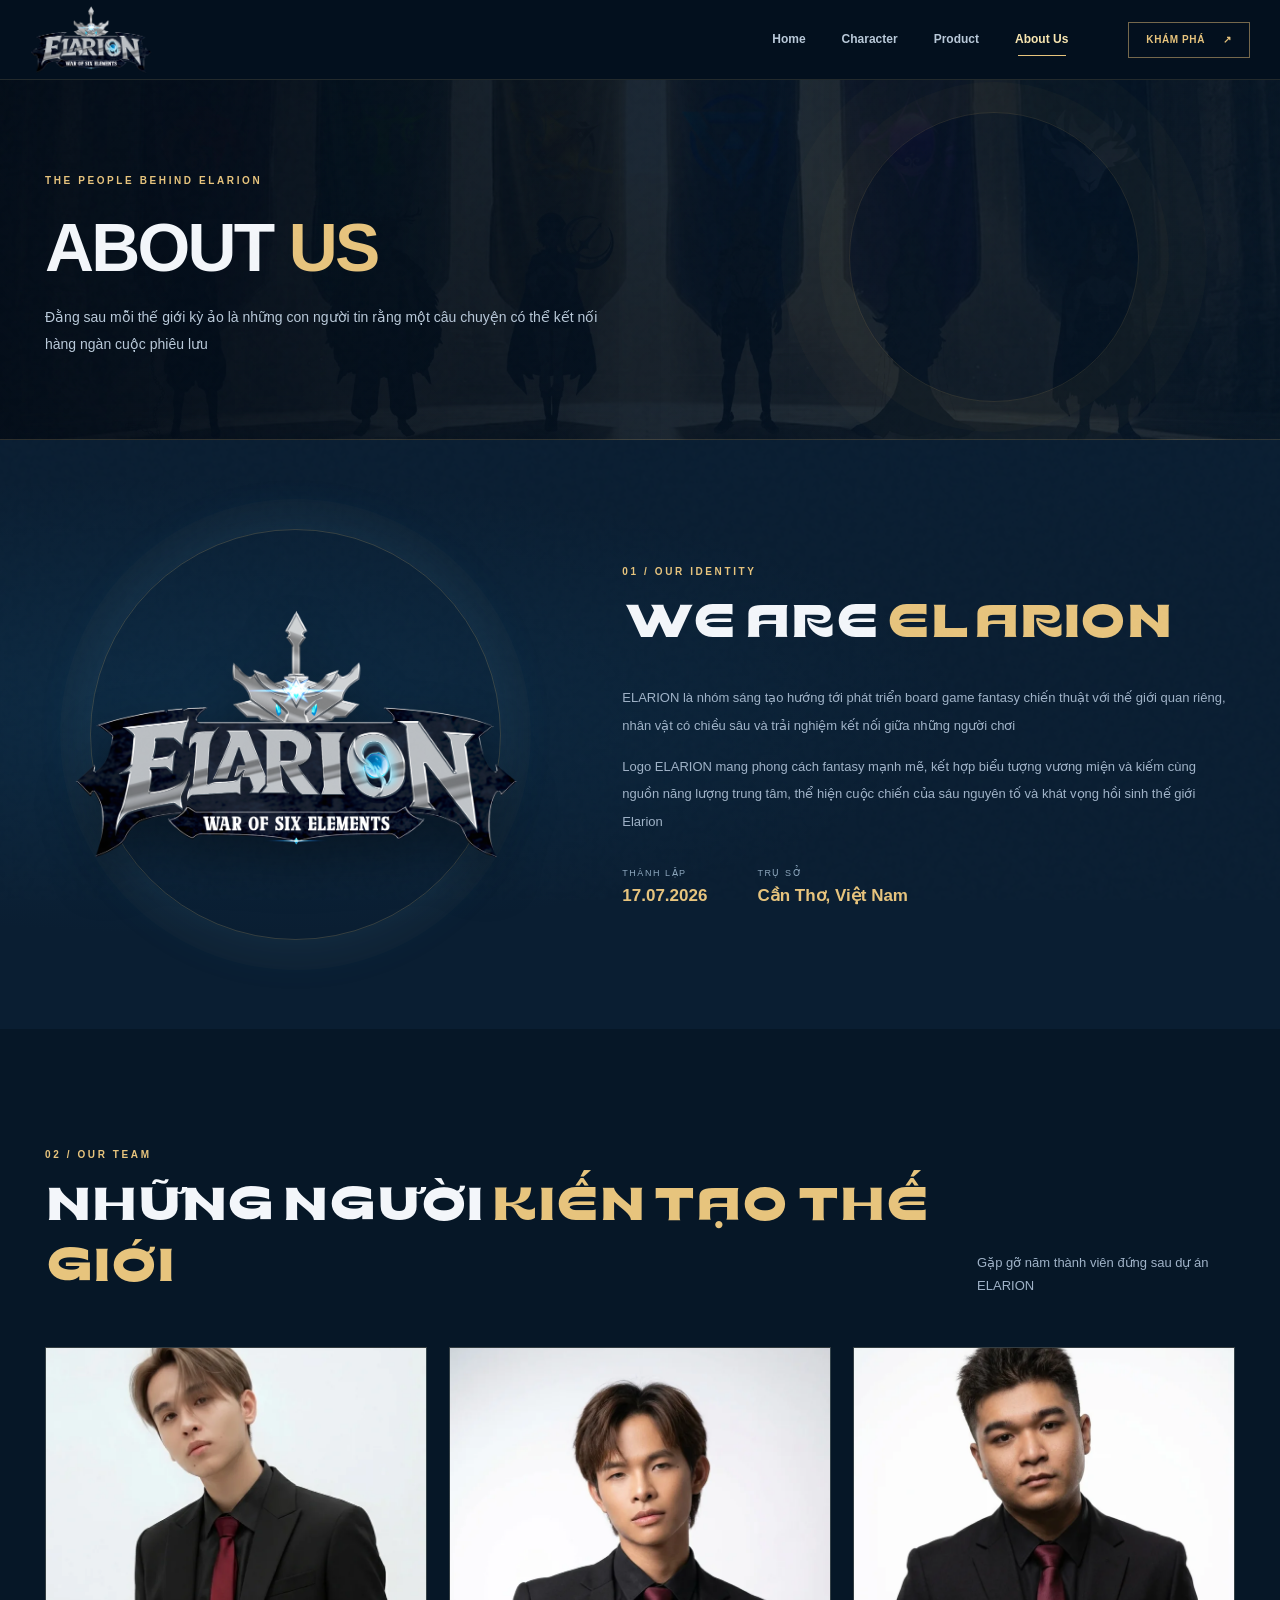
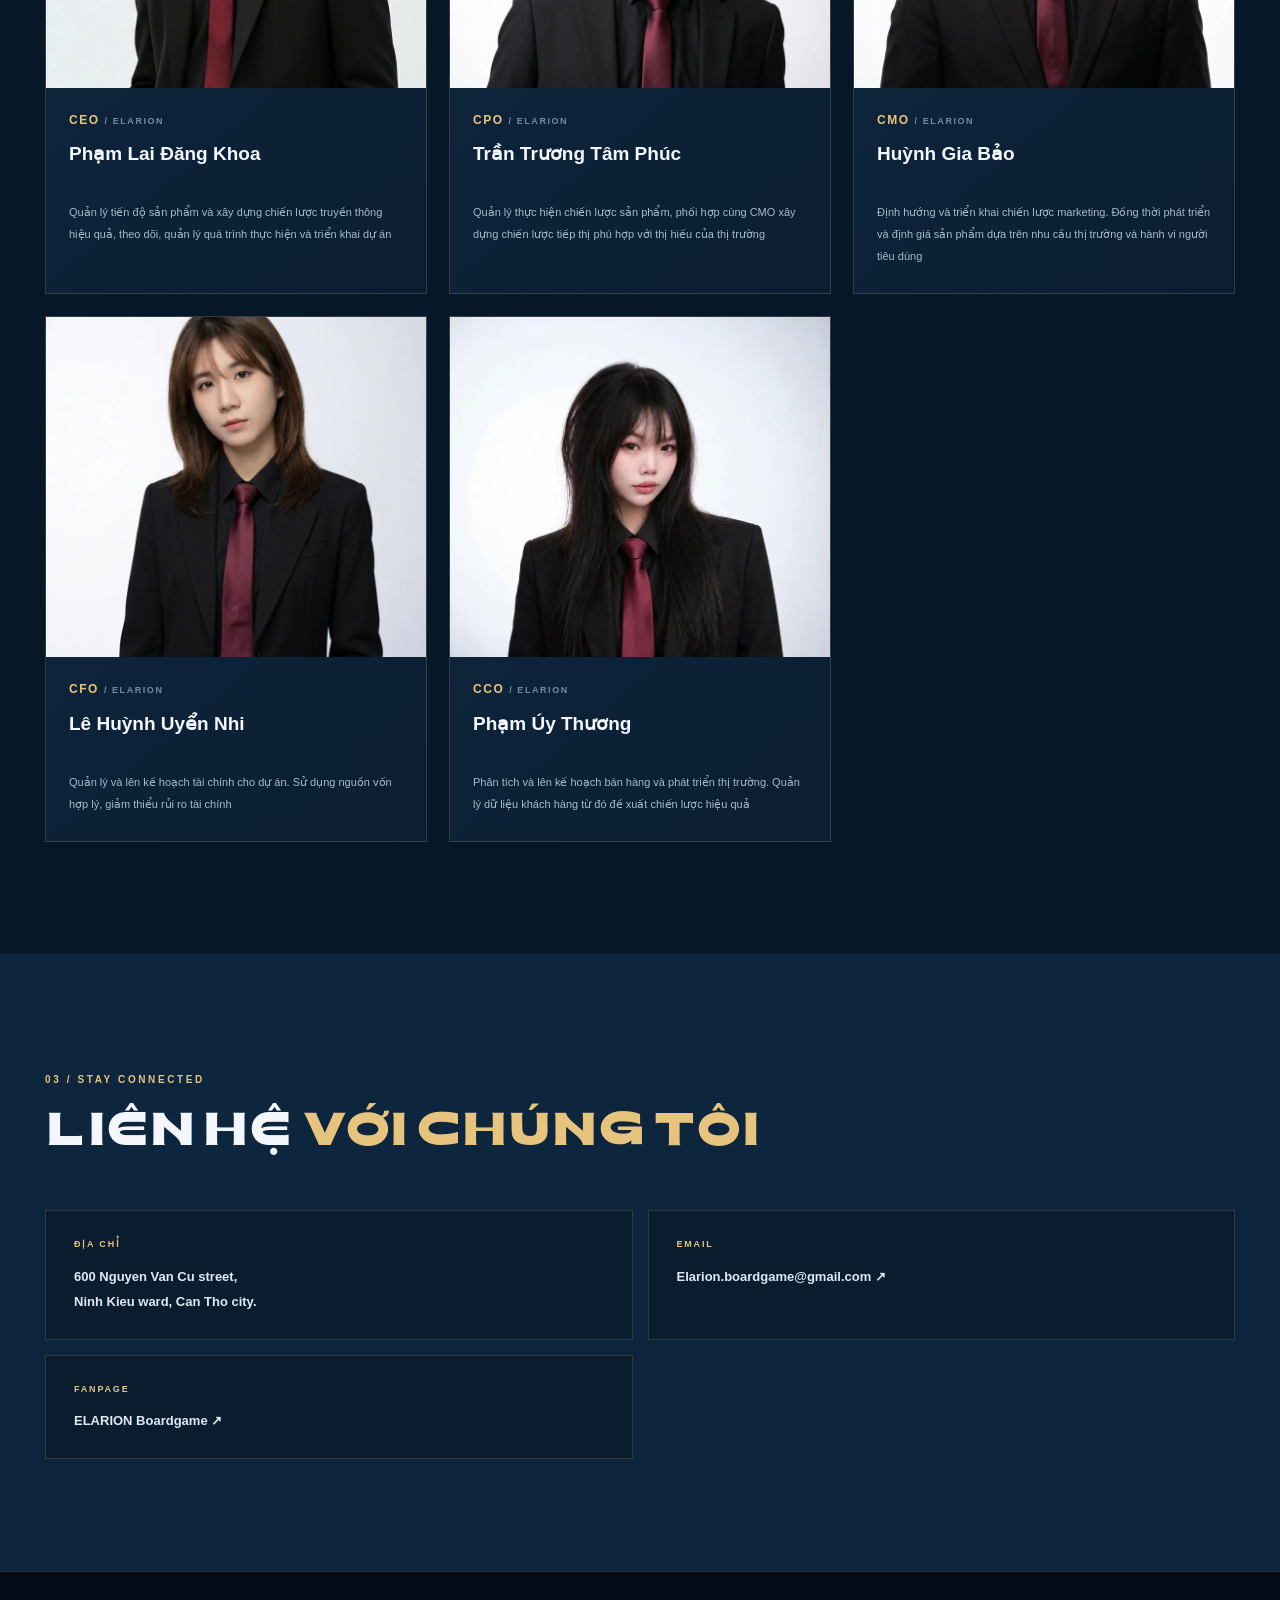
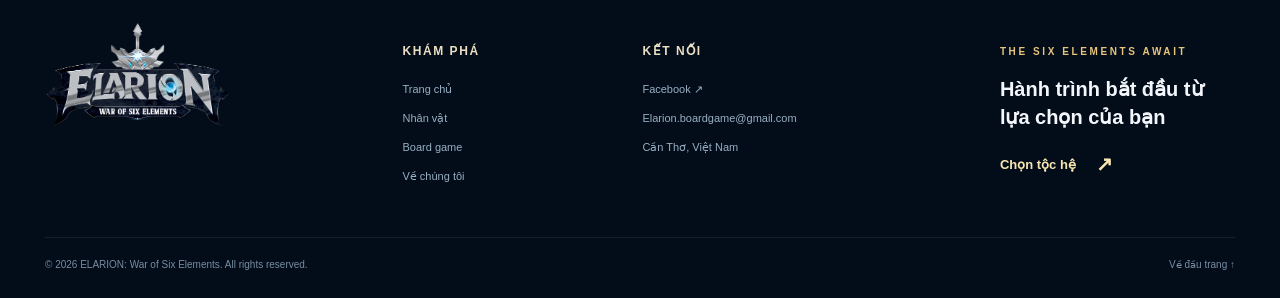
==== commit 47d7a443: "check4" ====
--- a/about/index.html
+++ b/about/index.html
@@ -154,7 +154,6 @@
                             ↗</a></div>
                     <div><span>FANPAGE</span><a href="https://www.facebook.com/Elarionboardgame" target="_blank"
                             rel="noopener noreferrer">ELARION Boardgame ↗</a></div>
-                    <div><span>WEBSITE</span><strong>Updating...</strong></div>
                 </div>
             </div>
         </section>
--- a/assets/css/style.css
+++ b/assets/css/style.css
@@ -2516,4 +2516,9 @@
         translate: none !important;
         transition: none !important;
     }
+}
+.js .reveal {
+    opacity: 1 !important;
+    transform: none !important;
+    translate: none !important;
 }
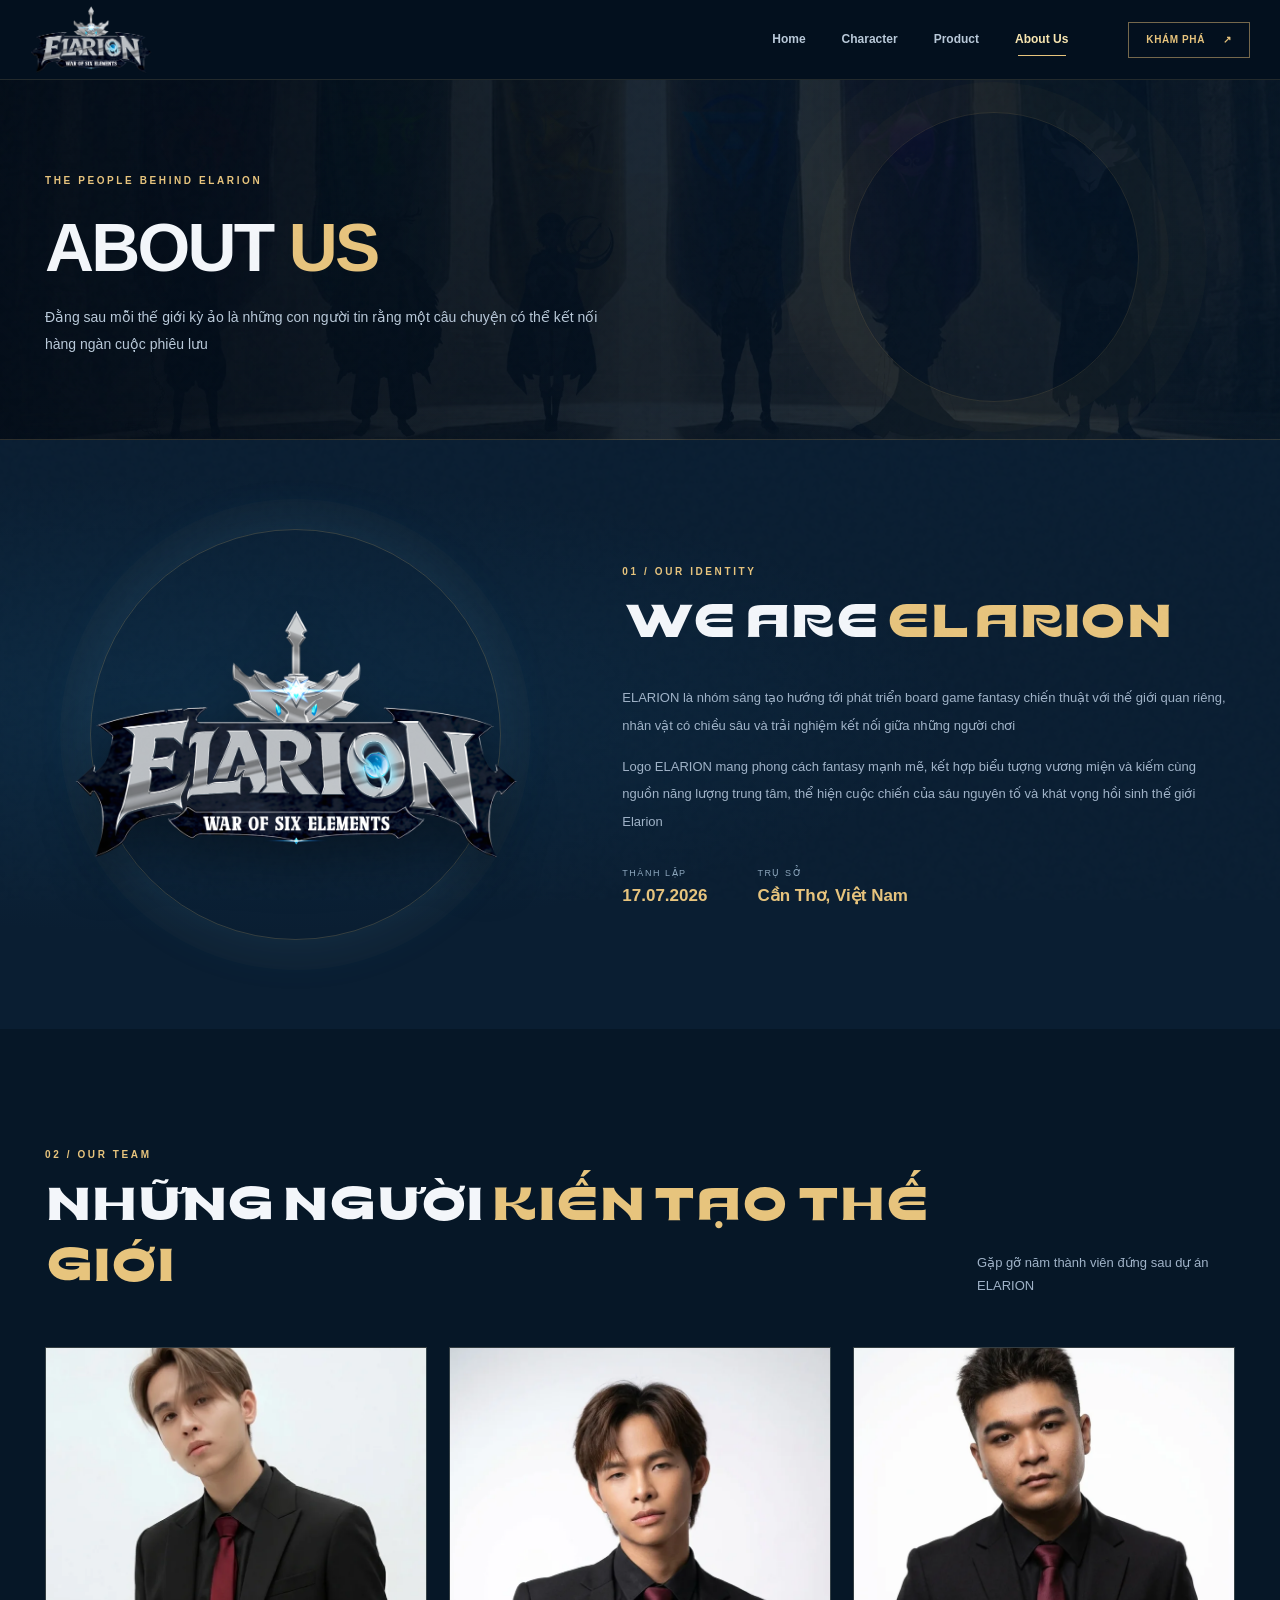
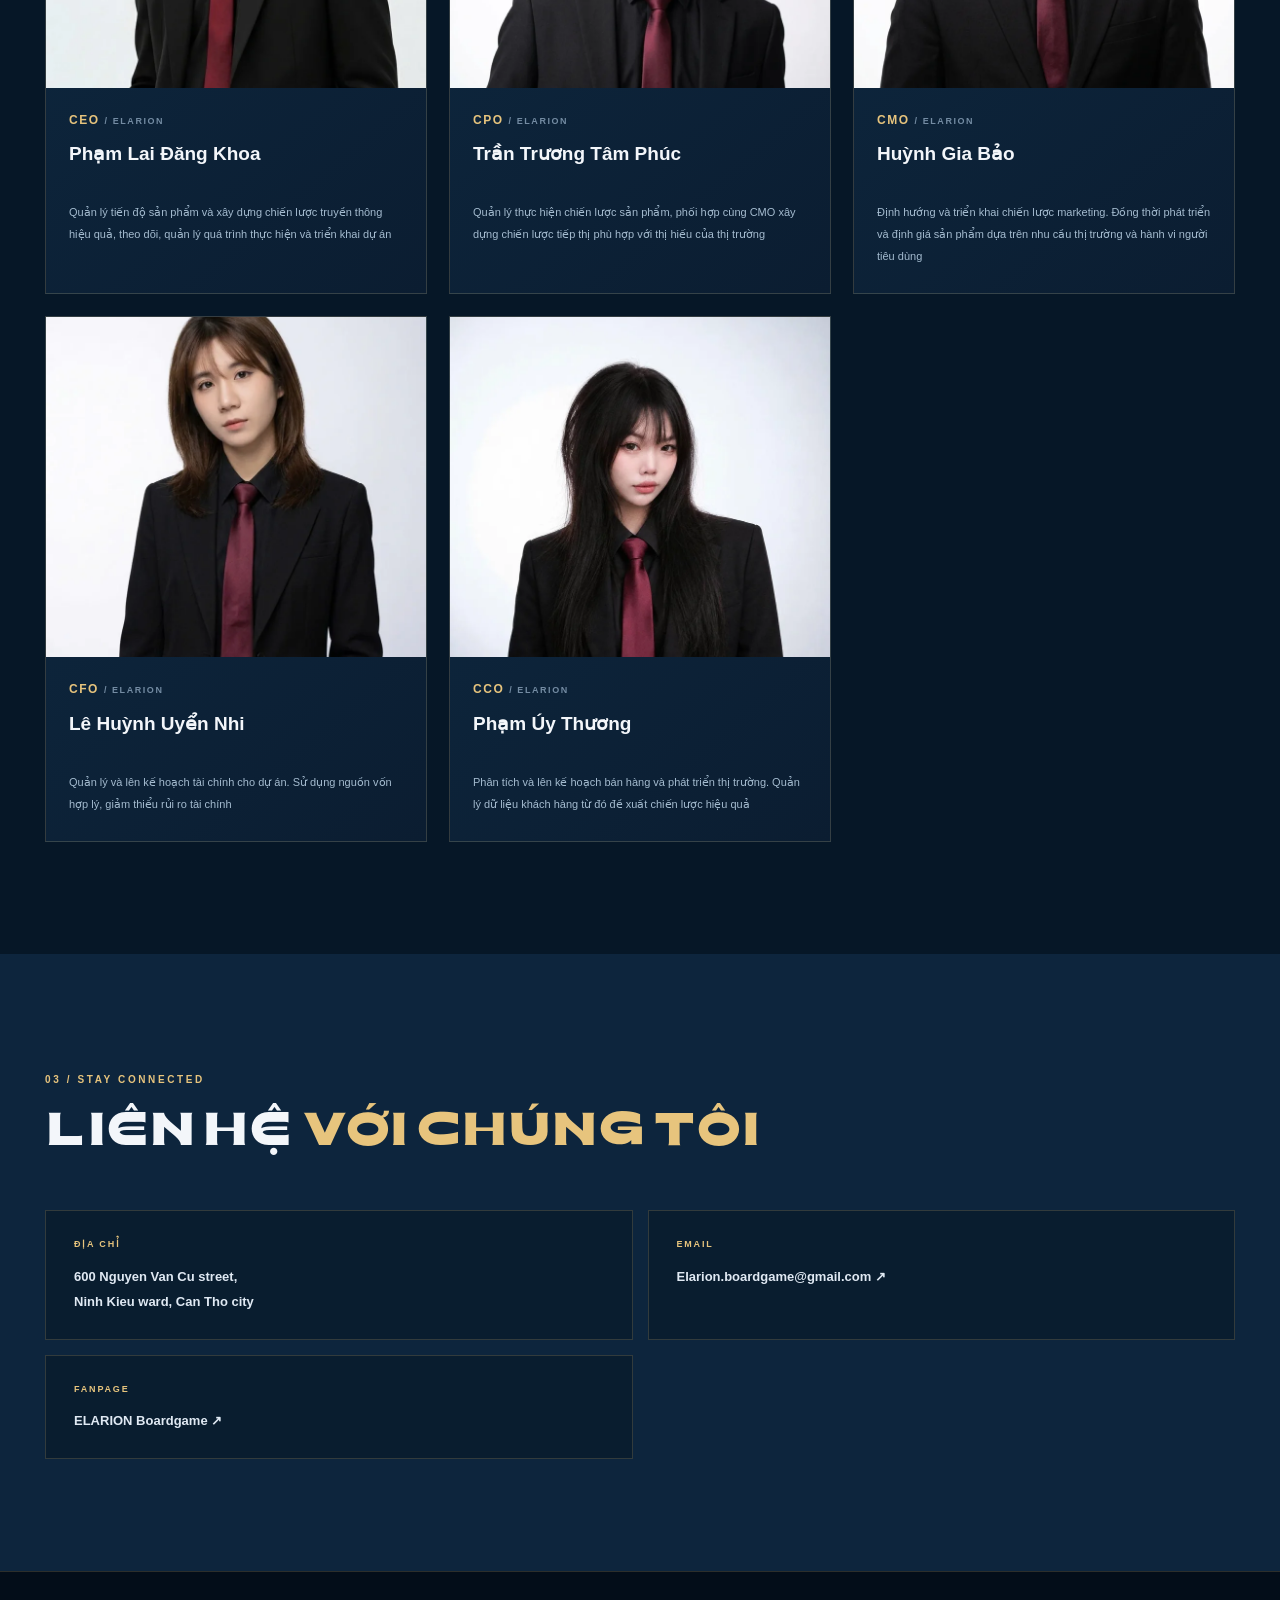
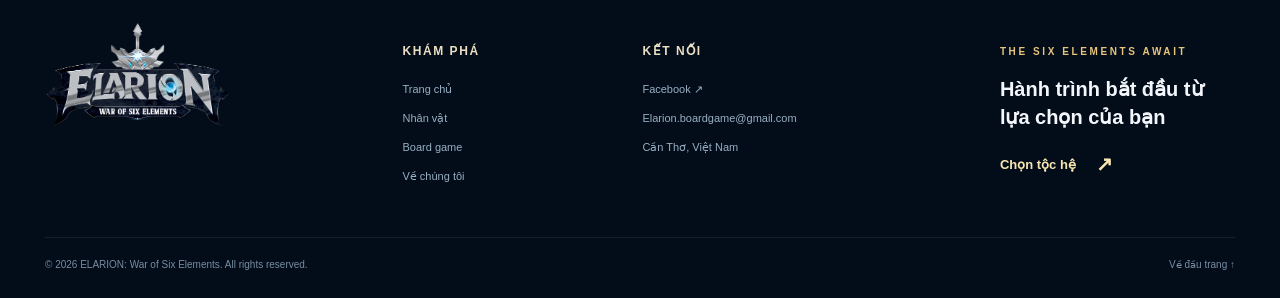
==== commit 57dea9b4: "check5" ====
--- a/about/index.html
+++ b/about/index.html
@@ -148,7 +148,7 @@
                     </div>
                 </div>
                 <div class="contact-grid">
-                    <div><span>ĐỊA CHỈ</span><strong>600 Nguyen Van Cu street,<br>Ninh Kieu ward, Can Tho city.</strong>
+                    <div><span>ĐỊA CHỈ</span><strong>600 Nguyen Van Cu street,<br>Ninh Kieu ward, Can Tho city</strong>
                     </div>
                     <div><span>EMAIL</span><a href="mailto:Elarion.boardgame@gmail.com">Elarion.boardgame@gmail.com
                             ↗</a></div>
